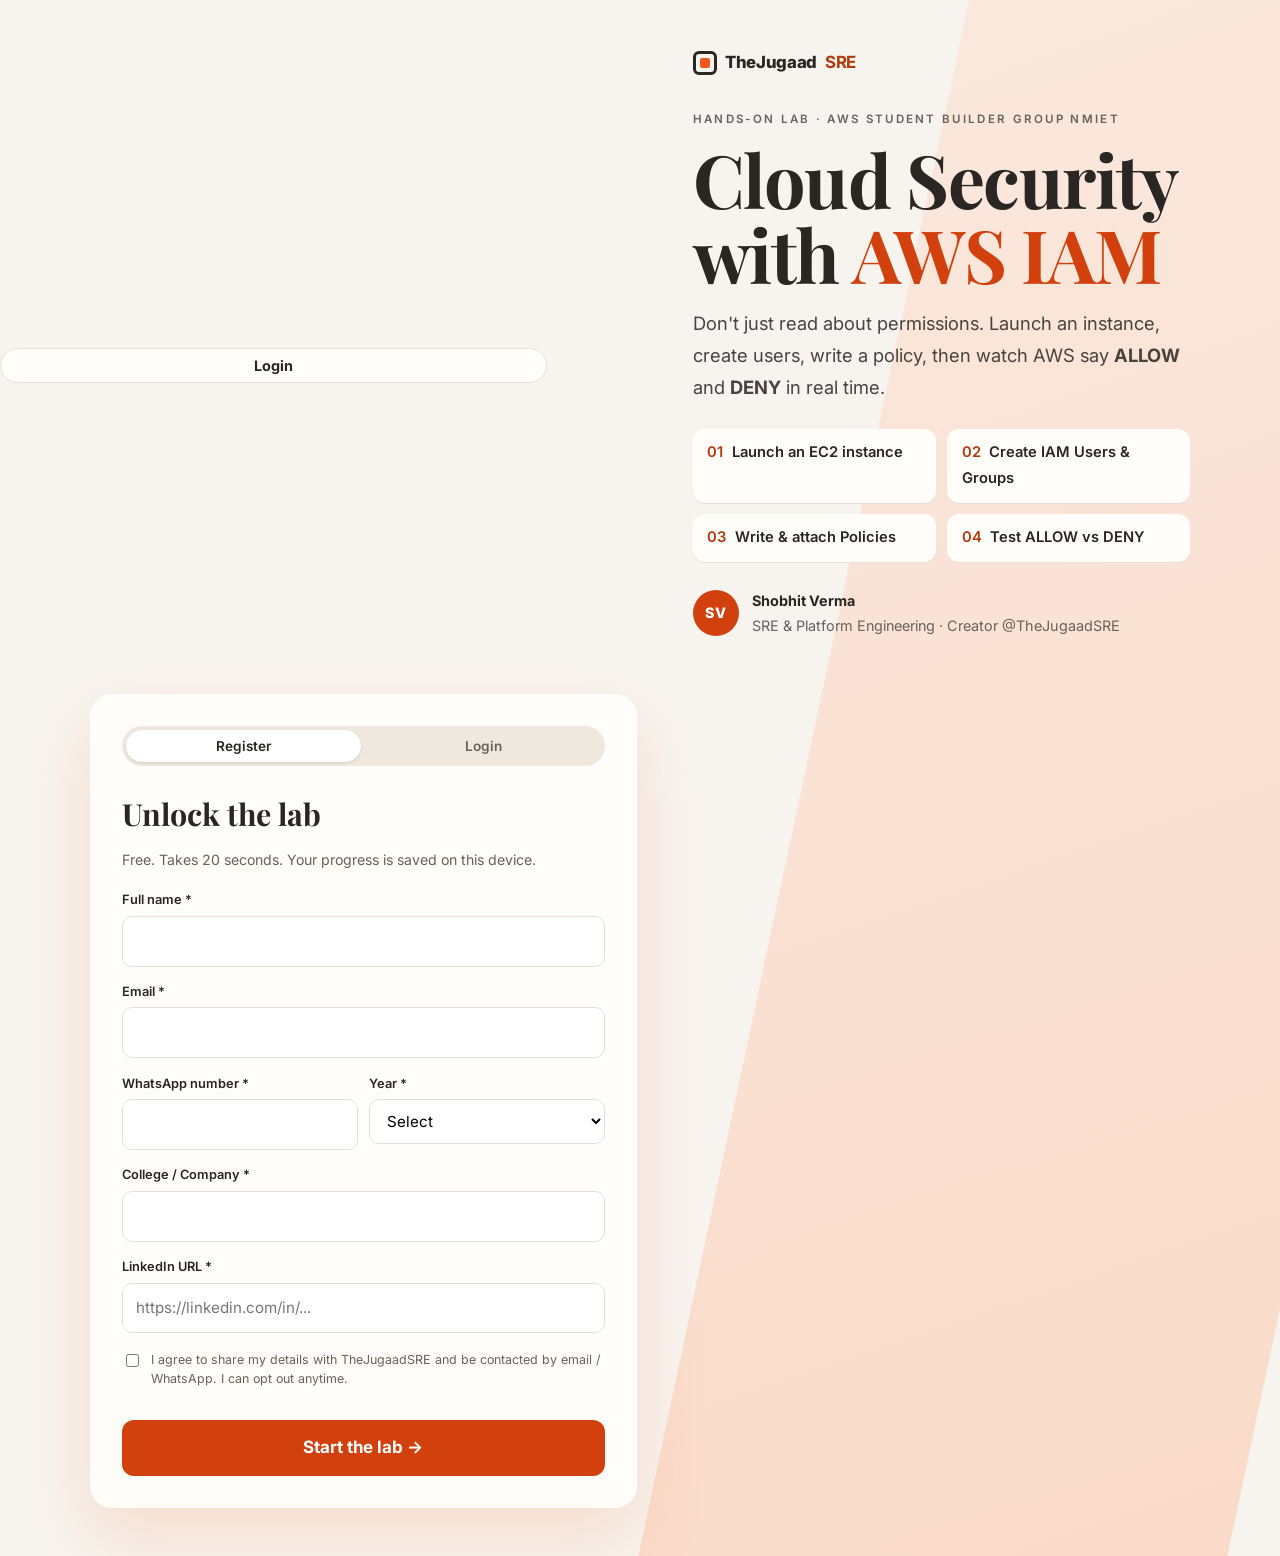
==== index.html @ 4e09a0e7 "Certificate unlocks at 75% of tasks Co-Authored-By: Claude Sonnet 5.5 <noreply@anthropic.com>" ====
<!DOCTYPE html>
<html lang="en">
<head>
<meta charset="utf-8">
<meta name="viewport" content="width=device-width,initial-scale=1">
<title>Cloud Security with AWS IAM – Hands-on Lab | TheJugaadSRE</title>
<meta name="description" content="Interactive hands-on lab: launch EC2, build IAM users, groups & policies, and test real ALLOW vs DENY scenarios. By TheJugaadSRE.">
<meta property="og:title" content="Cloud Security with AWS IAM – Hands-on Lab | TheJugaadSRE">
<meta property="og:description" content="Build, break and fix AWS IAM permissions step by step.">
<link rel="preconnect" href="https://fonts.googleapis.com">
<link href="https://fonts.googleapis.com/css2?family=Inter:wght@400;500;600;700;800&family=JetBrains+Mono:wght@400;600&family=Playfair+Display:wght@600;700;800&display=swap" rel="stylesheet">
<link rel="stylesheet" href="style.css?v=18">
</head>
<body>

<!-- ============ SIGN-UP GATE ============ -->
<section id="gate">
  <button type="button" class="pill-btn" id="loginBtn">Login</button>
  <div class="hero">
    <div class="brand"><span class="chip"></span>TheJugaad<b>SRE</b></div>
    <p class="eyebrow" style="margin-top:2rem">Hands-on lab · AWS Student Builder Group NMIET</p>
    <h1>Cloud Security<br>with <em>AWS IAM</em></h1>
    <p class="lead">Don't just read about permissions. Launch an instance, create users, write a policy, then watch AWS say <b>ALLOW</b> and <b>DENY</b> in real time.</p>
    <ul>
      <li><span>01</span> Launch an EC2 instance</li>
      <li><span>02</span> Create IAM Users &amp; Groups</li>
      <li><span>03</span> Write &amp; attach Policies</li>
      <li><span>04</span> Test ALLOW vs DENY</li>
    </ul>
    <div class="speaker"><div class="avatar">SV</div><div><b style="color:var(--ink)">Shobhit Verma</b><br>SRE &amp; Platform Engineering · Creator @TheJugaadSRE</div></div>
  </div>

  <div class="formwrap">
  <form class="formcard" id="leadForm" novalidate>
    <div class="tabs"><button type="button" data-tab="reg" class="on">Register</button><button type="button" data-tab="log">Login</button></div>
    <h2>Unlock the lab</h2>
    <small>Free. Takes 20 seconds. Your progress is saved on this device.</small>
    <label class="f" for="name">Full name *</label>
    <input type="text" id="name" name="name" autocomplete="name" required>
    <label class="f" for="email">Email *</label>
    <input type="email" id="email" name="email" autocomplete="email" required>
    <div class="row2">
      <div><label class="f" for="whatsapp">WhatsApp number *</label><input type="tel" id="whatsapp" name="whatsapp" autocomplete="tel" required></div>
      <div><label class="f" for="year">Year *</label>
        <select id="year" name="year" required><option value="">Select</option><option>1st</option><option>2nd</option><option>3rd</option><option>4th</option><option>Graduate / Working</option></select></div>
    </div>
    <label class="f" for="college">College / Company *</label>
    <input type="text" id="college" name="college" autocomplete="organization" required>
    <label class="f" for="linkedin">LinkedIn URL *</label>
    <input type="url" id="linkedin" name="linkedin" required placeholder="https://linkedin.com/in/...">
    <label class="consent"><input type="checkbox" id="consent">
      <span>I agree to share my details with TheJugaadSRE and be contacted by email / WhatsApp. I can opt out anytime.</span></label>
    <p class="err" id="formErr"></p>
    <button class="btn full" type="submit">Start the lab →</button>
    
  </form>
  <form class="formcard" id="loginForm" novalidate hidden>
    <div class="tabs"><button type="button" data-tab="reg">Register</button><button type="button" data-tab="log" class="on">Login</button></div>
    <h2>Welcome back</h2>
    <small>Enter the email and WhatsApp number you registered with. You won't be registered again.</small>
    <label class="f" for="lemail">Email</label>
    <input type="email" id="lemail" autocomplete="email" required>
    <label class="f" for="lwhatsapp">WhatsApp number</label>
    <input type="tel" id="lwhatsapp" autocomplete="tel" required>
    <p class="err" id="loginErr"></p>
    <button class="btn full" type="submit">Login →</button>
  </form>
  </div>
</section>

<!-- ============ APP ============ -->
<div id="scrim"></div>
<div id="toast" role="status" aria-live="polite"></div>
<div id="app">
  <header class="top">
    <button id="menuBtn" aria-label="Contents">☰ Contents</button>
    <div class="brand"><span class="chip"></span>TheJugaad<b>SRE</b></div>
    <div class="grow"></div>
    <div class="pbar"><i id="pfill"></i></div><div class="pct" id="ptext">0%</div>
    <div class="pts" title="Your points">⭐ <b id="ptsVal">0</b></div>
    <div class="user" id="userMenu">
      <button type="button" id="userBtn" aria-haspopup="true" aria-expanded="false"><span class="av" id="uav">S</span><span id="uname">Hi</span><span class="car">▾</span></button>
      <div class="menu" id="menu" hidden>
        <div class="mh"><b id="mname"></b><small id="mmail"></small><small id="mcollege"></small></div>
        <div class="mp"><span>Progress</span><b id="mprog">0%</b></div>
        <div class="mp"><span>Points</span><b id="mpts">0</b></div>
        <div class="mp"><span>Rank</span><b id="mrank">-</b></div>
        <a href="#m10" class="mi">🎓 My certificate</a>
        <a href="#m0" class="mi">🏠 Start of lab</a>
        <a href="#" class="mi out" id="signout">↩ Sign out</a>
      </div>
    </div>
  </header>

  <div class="layout">
    <nav class="side" id="side"><h4>Lab modules</h4></nav>

    <main id="main">

      <!-- ===== 0 INTRO ===== -->
      <section class="module" id="m0" data-title="Introduction">
        <span class="tag">Cloud Beginner Challenge</span>
        <h2>Cloud Security with AWS IAM</h2>
        <p class="sub">Let's use IAM to control access to our AWS resources.</p>
        <p class="mini">Welcome, <b id="hello">builder</b> 👋 · by Shobhit Verma · TheJugaadSRE</p>

        <div class="metagrid">
          <div><i>&gt;_</i><span><b>Difficulty</b> Easy</span></div>
          <div><i>⏳</i><span><b>Time</b> ~90 min</span></div>
          <div><i>$</i><span><b>Cost</b> Free tier</span></div>
          <div><i>☁</i><span><b>Region</b> ap-south-1</span></div>
        </div>

        <div class="sumhead"><span>⚡</span><h3>30 second Summary</h3></div>
        <p class="big">In AWS, a <b>user</b> is a person or a program that can do things in the cloud, just like you right now.</p>
        <p class="big">Today we'll use <span class="term">AWS Identity and Access Management (IAM)</span> to control who is signed in and what they're allowed to do.</p>
        <p class="big">We'll launch two <span class="term">EC2 instances</span> (lab and prod), then build access step by step: a <span class="term">user</span>, a <span class="term">policy</span>, a <span class="term">group</span>, <span class="term">MFA</span> on your phone, and a temporary <span class="term">role</span>. After every step you'll <b>log in as that person and prove it works</b>.</p>

        <div class="figure"><svg viewBox="0 0 900 440" xmlns="http://www.w3.org/2000/svg" font-family="Inter,sans-serif" role="img" aria-label="IAM user group attached to a policy that allows the lab instance and denies the prod instance">
  <defs><marker id="ah" viewBox="0 0 10 10" refX="8" refY="5" markerWidth="8" markerHeight="8" orient="auto"><path d="M0 0L10 5L0 10" fill="none" stroke="#2a2623" stroke-width="1.6"/></marker>
  <marker id="ag" viewBox="0 0 10 10" refX="8" refY="5" markerWidth="8" markerHeight="8" orient="auto"><path d="M0 0L10 5L0 10" fill="none" stroke="#2f8f55" stroke-width="1.8"/></marker>
  <marker id="ar" viewBox="0 0 10 10" refX="8" refY="5" markerWidth="8" markerHeight="8" orient="auto"><path d="M0 0L10 5L0 10" fill="none" stroke="#c8372d" stroke-width="1.8"/></marker></defs>
  <!-- group -->
  <rect x="30" y="110" width="230" height="230" rx="22" fill="#fdf1ef" stroke="#c8372d" stroke-width="3"/>
  <rect x="50" y="128" width="190" height="34" rx="6" fill="#fff" stroke="#e5c8c4"/><text x="145" y="151" text-anchor="middle" font-size="15" font-weight="700" fill="#2a2623">IAM USER GROUP</text>
  <circle cx="145" cy="215" r="22" fill="none" stroke="#2a2623" stroke-width="3"/><path d="M104 286c0-26 18-40 41-40s41 14 41 40z" fill="none" stroke="#2a2623" stroke-width="3"/>
  <text x="145" y="318" text-anchor="middle" font-size="18" font-weight="700" fill="#2a2623">Intern Ishaan</text>
  <circle cx="30" cy="112" r="20" fill="#2a2623"/><text x="30" y="119" text-anchor="middle" font-size="18" font-weight="700" fill="#fff">3</text>
  <!-- policy -->
  <line x1="262" y1="225" x2="372" y2="225" stroke="#2a2623" stroke-width="3" marker-end="url(#ah)"/>
  <rect x="385" y="180" width="76" height="98" rx="12" fill="#fff" stroke="#2a2623" stroke-width="3"/><rect x="408" y="170" width="30" height="18" rx="6" fill="#fff" stroke="#2a2623" stroke-width="3"/>
  <line x1="400" y1="215" x2="446" y2="215" stroke="#d4cabf" stroke-width="3"/><line x1="400" y1="235" x2="446" y2="235" stroke="#d4cabf" stroke-width="3"/><line x1="400" y1="255" x2="430" y2="255" stroke="#d4cabf" stroke-width="3"/>
  <text x="423" y="316" text-anchor="middle" font-size="18" font-weight="700" fill="#2a2623">Policy</text>
  <text x="423" y="338" text-anchor="middle" font-size="12" fill="#7a716a">Start/Stop if Env=lab</text>
  <circle cx="423" cy="150" r="20" fill="#2a2623"/><text x="423" y="157" text-anchor="middle" font-size="18" font-weight="700" fill="#fff">2</text>
  <!-- arrows -->
  <path d="M472 215 C560 215 540 130 620 130" fill="none" stroke="#2f8f55" stroke-width="3.5" marker-end="url(#ag)"/>
  <path d="M472 245 C560 245 540 330 620 330" fill="none" stroke="#c8372d" stroke-width="3.5" stroke-dasharray="9 7" marker-end="url(#ar)"/>
  <text x="548" y="165" font-size="14" font-weight="800" fill="#2f8f55">ALLOW</text><text x="548" y="312" font-size="14" font-weight="800" fill="#c8372d">DENY</text>
  <!-- ec2 -->
  <rect x="630" y="30" width="245" height="380" rx="22" fill="#fffaf0" stroke="#d9992b" stroke-width="3"/>
  <rect x="650" y="46" width="160" height="32" rx="6" fill="#fff" stroke="#ecd9b0"/><text x="730" y="68" text-anchor="middle" font-size="15" font-weight="700" fill="#2a2623">EC2 INSTANCES</text>
  <circle cx="630" cy="32" r="20" fill="#2a2623"/><text x="630" y="39" text-anchor="middle" font-size="18" font-weight="700" fill="#fff">1</text>
  <g><rect x="705" y="100" width="95" height="95" rx="6" fill="#ec7211"/><rect x="727" y="122" width="50" height="50" rx="4" fill="none" stroke="#fff" stroke-width="4"/><path d="M740 112v10M752 112v10M764 112v10M740 172v10M752 172v10M764 172v10M717 135h10M717 147h10M717 159h10M777 135h10M777 147h10M777 159h10" stroke="#fff" stroke-width="4"/></g>
  <text x="752" y="222" text-anchor="middle" font-size="18" font-weight="700" fill="#2a2623">Lab server</text><text x="752" y="242" text-anchor="middle" font-size="12" fill="#7a716a">Env = lab</text>
  <g><rect x="705" y="272" width="95" height="95" rx="6" fill="#ec7211"/><rect x="727" y="294" width="50" height="50" rx="4" fill="none" stroke="#fff" stroke-width="4"/><path d="M740 284v10M752 284v10M764 284v10M740 344v10M752 344v10M764 344v10M717 307h10M717 319h10M717 331h10M777 307h10M777 319h10M777 331h10" stroke="#fff" stroke-width="4"/></g>
  <text x="752" y="392" text-anchor="middle" font-size="18" font-weight="700" fill="#2a2623">Prod server</text>
</svg></div>
        <p class="cap">Today's game plan.</p>

        <p><b>Get ready to create (and learn from scratch):</b></p>
        <ul class="skills">
          <li>💻 EC2 instances and tags</li><li>👤 IAM users, and the "deny by default" rule</li><li>📐 IAM policies (JSON) and user groups</li><li>📱 MFA with the authenticator app on your phone</li><li>🎭 IAM roles: temporary access</li><li>🕵️ Policy Simulator</li>
        </ul>

        <div class="scenario"><b>The story.</b> You've just joined <b>Jugaad Corp</b> as the first SRE. An intern, <b>Ishaan</b>, starts Monday. Your manager says: "He needs to restart the lab server. He must never touch production." Your job: make that sentence true in AWS.</div>

        <div class="callout jugaad"><b class="t">🎮 Play for points</b>
          <p><b>+5</b> for every task you tick · <b>+5</b> for every quiz answer you get right. Your total, your rank and a score card go on your certificate.</p></div>

        <div class="concept"><h4>What is IAM?</h4>
          <p><b>IAM</b> = <b>I</b>dentity and <b>A</b>ccess <b>M</b>anagement. It's the AWS service that answers two questions on every single request: <b>Who are you?</b> (authentication) and <b>What are you allowed to do?</b> (authorization).</p>
          <p class="ana">Analogy: an office building. IAM is the reception desk + key-card system. Users are people with ID cards, groups are departments (Finance, Engineering), policies are the rules printed on the card: "Floor 3 only, 9 to 6".</p>
          <p>IAM is free and global (not tied to a region).</p></div>

        <h3>Setup</h3>
        <div class="task"><input type="checkbox" id="t0a" data-task><label for="t0a">Sign in to your AWS account as an admin-level IAM user (or root only if you have nothing else)</label>
          <div class="detail"><p>No account? Create one at <a href="https://aws.amazon.com/free" target="_blank" rel="noopener">aws.amazon.com/free</a>. Set a billing alert: Billing → Budgets → Create budget → "Zero spend budget".</p>
          <details class="hint"><summary>Root vs IAM user: which to use?</summary><p>Root = the email you signed up with. It can do <i>everything</i>, including close the account. Use it only for rare account-level tasks. Everything else: an IAM/Identity Center admin user with MFA. Today it's OK to use root if you don't have one yet, and we'll improve that in the hardening module.</p></details></div></div>
        <div class="task"><input type="checkbox" id="t0b" data-task><label for="t0b">Set the region (top-right) to <b>Asia Pacific (Mumbai) ap-south-1</b></label>
          <div class="detail"><div class="concept"><h4>What is a Region?</h4><p>A physical location where AWS runs data centres (Mumbai, Singapore, N. Virginia…). Resources you create (like EC2) live in <b>one region</b>. Pick one near your users for speed; pick the one where your free tier applies. IAM stuff (users, policies) is global, so it works across regions.</p></div></div></div>
        <div class="task"><input type="checkbox" id="t0c" data-task><label for="t0c">Open a second <b>incognito/private</b> window and leave it blank for later</label>
          <div class="detail"><p>It lets you stay logged in as admin in one window while testing the intern in the other. (Different browser profile works too.)</p></div></div>
        <div class="callout jugaad"><b class="t">Jugaad mindset</b><p>Jugaad = a clever fix with what you've got. In SRE that means <i>the smallest permission that works</i>. Never hand out <span class="inl">AdministratorAccess</span> "just to make it work".</p></div>
      </section>

      <!-- ===== 1 EC2 ===== -->
      <section class="module" id="m1" data-title="Launch EC2 instances">
        <span class="tag">Module 1 · Build the thing to protect</span>
        <h2>Launch two EC2 instances</h2>
        <div class="scenario">Jugaad Corp has a <b>lab</b> server where experiments happen and a <b>prod</b> server that customers use. Everything we do next exists to protect these two.</div>
        <div class="goal"><b>By the end of this module you'll have:</b><ul><li><span class="inl">jugaad-lab-server</span> tagged <span class="inl">Env=lab</span></li><li><span class="inl">jugaad-prod-server</span> tagged <span class="inl">Env=prod</span></li><li>Proof, as admin, that you can control both (our baseline)</li></ul></div>

        <div class="concept"><h4>What is EC2?</h4>
          <p><b>EC2</b> = <b>E</b>lastic <b>C</b>ompute <b>C</b>loud (two C's, hence EC2). It rents you virtual computers ("instances") by the second. You choose the OS, CPU, memory, and AWS runs it in a data centre.</p>
          <p class="ana">Analogy: renting a laptop from a giant warehouse. Switch it on, use it, switch it off, pay only while it's on.</p></div>

        <h3>Launch instance #1 (lab)</h3>
        <div class="task"><input type="checkbox" id="t1a" data-task><label for="t1a">Search <b>EC2</b> in the top bar → <b>Instances</b> → <b>Launch instances</b></label></div>
        <div class="task"><input type="checkbox" id="t1b" data-task><label for="t1b">Name: <span class="inl">jugaad-lab-server</span></label>
          <div class="detail"><p>Click <b>Add additional tags</b> → Key <span class="inl">Env</span>, Value <span class="inl">lab</span>, Resource type <b>Instances</b>.</p>
          <div class="concept"><h4>Why are we adding a tag?</h4><p>A <b>tag</b> is a label (key + value) on an AWS resource. Our IAM policy will say "allow stop/start only if <span class="inl">Env</span> is <span class="inl">lab</span>". Without the tag, the policy has nothing to match. Tag keys and values are <b>case-sensitive</b>: <span class="inl">env</span> ≠ <span class="inl">Env</span>.</p></div></div></div>
        <div class="task"><input type="checkbox" id="t1c" data-task><label for="t1c">AMI: <b>Amazon Linux 2023</b></label>
          <div class="detail"><div class="concept"><h4>What is an AMI?</h4><p><b>Amazon Machine Image</b>: the template of the operating system (+ pre-installed software) your instance starts from.</p></div>
          <div class="options"><h4>Options &amp; what to choose</h4><table>
            <tr><th>Option</th><th>When to use</th></tr>
            <tr class="pick"><td>Amazon Linux 2023</td><td>Default for AWS work: free-tier eligible, tuned for AWS, patched by Amazon. Our pick.</td></tr>
            <tr><td>Ubuntu</td><td>If your team/tutorials use Ubuntu and apt.</td></tr>
            <tr><td>Windows Server</td><td>.NET / Windows apps. Costs more (licence).</td></tr>
            <tr><td>macOS</td><td>iOS/macOS build farms. Expensive, 24h minimum.</td></tr></table></div></div></div>
        <div class="task"><input type="checkbox" id="t1d" data-task><label for="t1d">Instance type: <b>t3.micro</b> (or <b>t2.micro</b> if that is the one marked <i>Free tier eligible</i> in your region)</label>
          <div class="detail"><div class="concept"><h4>What is an instance type?</h4><p>The hardware size: vCPUs and RAM. Name pattern: family + generation . size, e.g. <b>t3.micro</b> = family <b>t</b> (burstable, cheap), generation <b>3</b>, size <b>micro</b> (2 vCPU, 1 GiB RAM).</p></div>
          <div class="options"><h4>Options &amp; what to choose</h4><table>
            <tr><th>Family</th><th>Good for</th></tr>
            <tr class="pick"><td>t (t3, t2)</td><td>Light/bursty workloads, learning. Our pick.</td></tr>
            <tr><td>m (general purpose)</td><td>Balanced production apps</td></tr>
            <tr><td>c (compute)</td><td>CPU-heavy: builds, encoding</td></tr>
            <tr><td>r (memory)</td><td>Databases, caches</td></tr></table></div>
          <p class="mini">Newer AWS accounts may use a credits-based free plan instead of "free tier eligible" labels. Either way, micro for a short lab costs cents.</p></div></div>
        <div class="task"><input type="checkbox" id="t1e" data-task><label for="t1e">Key pair: <b>Proceed without a key pair</b></label>
          <div class="detail"><div class="concept"><h4>What is a key pair?</h4><p>A public/private key used to SSH into a Linux instance. AWS keeps the public half, you download the private <span class="inl">.pem</span> file once.</p></div>
          <div class="options"><h4>Options &amp; what to choose</h4><table>
            <tr><th>Option</th><th>When</th></tr>
            <tr class="pick"><td>Proceed without a key pair</td><td>Today: we never log in to the machine, we only control it from the console.</td></tr>
            <tr><td>Create new key pair (RSA / ED25519)</td><td>When you do need SSH. ED25519 is newer and smaller; RSA is the most compatible. Keep the .pem file private.</td></tr>
            <tr><td>Use existing</td><td>Reuse a key you already created</td></tr></table></div>
          <p class="mini">In real jobs, prefer SSM Session Manager (no open port, no key files).</p></div></div>
        <div class="task"><input type="checkbox" id="t1f" data-task><label for="t1f">Network settings: keep defaults, <b>remove SSH access</b> (untick "Allow SSH traffic") if shown</label>
          <div class="detail"><div class="concept"><h4>What is a security group?</h4><p>A virtual firewall around the instance. Rules say which traffic may reach it (port 22 = SSH, 80 = HTTP, 443 = HTTPS). Everything not allowed is blocked.</p></div>
          <div class="options"><h4>Options &amp; what to choose</h4><table>
            <tr><th>Setting</th><th>Pick</th></tr>
            <tr class="pick"><td>Create security group, no inbound rules</td><td>Safest for today. Nothing can reach the machine.</td></tr>
            <tr><td>SSH from "Anywhere" (0.0.0.0/0)</td><td>Avoid. The whole internet can try to log in.</td></tr>
            <tr><td>SSH from "My IP"</td><td>OK if you really need SSH.</td></tr></table></div></div></div>
        <div class="task"><input type="checkbox" id="t1g" data-task><label for="t1g">Storage: leave default (8 GiB gp3) → <b>Launch instance</b></label>
          <div class="detail"><p><b>gp3</b> is the current general-purpose SSD volume. Default is fine; bigger disks cost more.</p></div></div>

        <h3>Launch instance #2 (prod)</h3>
        <div class="task"><input type="checkbox" id="t1h" data-task><label for="t1h">Repeat with name <span class="inl">jugaad-prod-server</span> and tag <span class="inl">Env</span> = <span class="inl">prod</span></label>
          <div class="detail"><p>Same AMI, type, no key pair. Only the name and tag value change.</p></div></div>
        <div class="task"><input type="checkbox" id="t1i" data-task><label for="t1i">Wait until both show <b>Running</b> with <b>2/2 checks passed</b></label></div>

        <h3 class="prove">🎯 Prove it: you, the admin, can control both</h3>
        <div class="task"><input type="checkbox" id="t1j" data-task><label for="t1j">In the Instances search box type <span class="inl">tag:Env=lab</span> and press Enter. Only the lab server should remain</label>
          <div class="detail"><p>That's exactly how IAM will "see" your tag later. Clear the filter, then try <span class="inl">tag:Env=prod</span>.</p></div></div>
        <div class="task"><input type="checkbox" id="t1k" data-task><label for="t1k">Select <span class="inl">jugaad-lab-server</span> → <b>Instance state → Stop instance</b> → wait for <b>Stopped</b> → <b>Start instance</b> again</label>
          <div class="detail"><p>It worked because you're an admin. <b>Remember this feeling</b>: in the next modules an intern will try the same click and AWS will say no.</p></div></div>
        <div class="check">Two tagged instances, and you've seen that an admin can stop and start both. This is our baseline.</div>
        <details class="stuck"><summary>Feeling stuck? Common problems</summary>
          <ul><li><b>Can't find "Launch instances":</b> make sure you're in EC2 → Instances, not "Dashboard".</li><li><b>Instance type not available:</b> pick another micro/small the console lists.</li><li><b>Vcpu limit error:</b> new accounts have low limits. Try another region or ask AWS Support to raise it.</li></ul></details>
      </section>

      <!-- ===== 2 ALIAS + INTERN ===== -->
      <section class="module" id="m2" data-title="Create a user & see DENY">
        <span class="tag">Module 2 · Users</span>
        <h2>Create a user and meet "implicit deny"</h2>
        <div class="scenario">Intern Ishaan starts Monday. You create his account first, and before giving him anything, you check what a brand-new user can do.</div>
        <div class="goal"><b>By the end of this module you'll have:</b><ul><li>A friendly sign-in URL (account alias)</li><li>User <span class="inl">jugaad-intern</span></li><li>Seen, from his login, that a new user can do <b>nothing</b></li></ul></div>

        <div class="concept"><h4>What is an account alias?</h4><p>A nickname for your AWS account that becomes part of your users' sign-in URL: <span class="inl">https://&lt;alias&gt;.signin.aws.amazon.com/console</span> instead of the 12-digit account number. Easier to remember, share and trust.</p>
          <p class="mini">Rules: 3–63 characters, lowercase letters, digits, hyphens; must be unique across all of AWS.</p></div>
        <div class="task"><input type="checkbox" id="t2a" data-task><label for="t2a">IAM → <b>Dashboard</b> → right side <b>Account Alias</b> → <b>Create</b></label>
          <div class="detail"><p>Try <span class="inl">jugaad-corp-&lt;your-name&gt;-&lt;digits&gt;</span>. If it's taken, tweak it. Copy the <b>Sign-in URL for IAM users</b> into a notepad.</p></div></div>

        <div class="concept"><h4>What is an IAM user?</h4><p>A person or app inside your AWS account, with its own name and long-term credentials (a password, and optionally access keys). By itself a user can do nothing; permissions are given separately.</p></div>
        <div class="options"><h4>Users, groups, roles: what's the difference?</h4>
          <table><tr><th>Identity</th><th>Is…</th><th>Use for</th></tr>
            <tr class="pick"><td>User</td><td>A person/app with long-term credentials</td><td>Individual humans (in small setups)</td></tr>
            <tr><td>Group</td><td>A collection of users sharing permissions</td><td>Teams: "operators", "viewers"</td></tr>
            <tr><td>Role</td><td>An identity you <i>assume</i> temporarily, no password</td><td>Servers, apps, cross-account, short elevated access (Module 6)</td></tr></table></div>

        <h3>Create the intern</h3>
        <div class="task"><input type="checkbox" id="t2b" data-task><label for="t2b">IAM → <b>Users</b> → <b>Create user</b> → name <span class="inl">jugaad-intern</span> → tick <b>Provide user access to the AWS Management Console</b></label>
          <div class="detail">
          <div class="options"><h4>Options &amp; what to choose</h4><table><tr><th>Choice</th><th>Notes</th></tr>
            <tr class="pick"><td>"I want to create an IAM user"</td><td>Fine for a lab; simple.</td></tr>
            <tr><td>"Specify a user in Identity Center"</td><td>AWS-recommended for real companies (SSO, temp credentials). Needs an Organization setup.</td></tr>
            <tr><td>Custom password</td><td>Type one now (we'll share it in-room). "Autogenerated" is better in real life.</td></tr>
            <tr><td>"Users must create a new password at next sign-in"</td><td>Best practice in real life. Untick for today to save time.</td></tr></table></div></div></div>
        <div class="task"><input type="checkbox" id="t2c" data-task><label for="t2c">Permissions screen: choose <b>Add user to group</b> but <b>do not tick any group</b> → Next → <b>Create user</b></label>
          <div class="detail"><div class="options"><h4>Options &amp; what to choose</h4><table><tr><th>Option</th><th>Use</th></tr>
            <tr class="pick"><td>Add user to group</td><td>Always the default choice. Scales to hundreds of users. (We'll add him to a group in Module 3.)</td></tr>
            <tr><td>Copy permissions</td><td>Clone an existing user; carries all their oddities along</td></tr>
            <tr><td>Attach policies directly</td><td>One-offs only; becomes unmanageable fast</td></tr></table></div></div></div>
        <div class="task"><input type="checkbox" id="t2d" data-task><label for="t2d">Save the password and sign-in URL (download .csv or copy)</label>
          <div class="detail"><p>This is the <b>only time</b> AWS shows the password. Lost? An admin can reset it, but nobody can read it.</p></div></div>

        <h3 class="prove">🎯 Prove it: log in as the intern</h3>
        <div class="task"><input type="checkbox" id="t2e" data-task><label for="t2e">In your <b>incognito window</b> open the alias sign-in URL and log in as <span class="inl">jugaad-intern</span></label>
          <div class="detail"><p>Account = your alias (pre-filled), IAM user name <span class="inl">jugaad-intern</span>, your password. Set the region to ap-south-1.</p></div></div>
        <div class="task"><input type="checkbox" id="t2f" data-task><label for="t2f">Open <b>EC2 → Instances</b> as the intern</label>
          <div class="detail"><p>You'll see red <b>"You are not authorized to perform…"</b> messages, and no instances. Click <b>Instance state</b> on anything you can find: nothing works.</p>
          <details class="hint"><summary>Reading the error message</summary><p>It tells you <b>who</b> (the user ARN), <b>what</b> (e.g. ec2:DescribeInstances) and <b>why</b> ("no identity-based policy allows" = implicit deny). This message is your best debugging friend.</p></details></div></div>
        <div class="check">The intern can log in but can do nothing. AWS is <b>deny by default</b>. Keep this incognito window open: you'll refresh it after each module.</div>
        <div class="callout sre"><b class="t">SRE note</b><p>Real teams: SSO (IAM Identity Center) + roles, short-lived credentials, MFA everywhere. IAM users make the concepts visible today.</p></div>
      </section>

      <!-- ===== 3 POLICY + GROUP ===== -->
      <section class="module" id="m3" data-title="Policy + group = access">
        <span class="tag">Module 3 · Policies &amp; groups</span>
        <h2>Write a policy, attach it, watch ALLOW and DENY appear</h2>
        <div class="scenario">Time to turn your manager's sentence into JSON: "restart lab, never touch prod". Then test it on Ishaan, live.</div>
        <div class="goal"><b>By the end of this module you'll have:</b><ul><li>Policy <span class="inl">JugaadLabOperator</span></li><li>Group <span class="inl">jugaad-operators</span> containing the intern</li><li>Proof the intern can stop lab but not prod</li></ul></div>

        <h3>What do IAM Policies do?</h3>
        <p>An IAM policy is a written rule that says <b>who can do what</b> with your AWS resources. Every time someone tries to start a server, open a bucket or read a secret, AWS checks the policies that apply to them and answers ALLOW or DENY.</p>
        <p>On their own, policies do nothing. They only take effect once they are <b>attached</b> to a user, a user group or a role. Attach one to a group and everyone in that group gets the same rules.</p>
        <p>Without any policy, the answer is always DENY. That's exactly what you saw in the last module.</p>

        <div class="options"><h4>Types of policy: what to choose</h4><table>
          <tr><th>Type</th><th>What it is</th><th>When</th></tr>
          <tr><td>AWS managed</td><td>Written &amp; updated by AWS (e.g. <span class="inl">AmazonEC2ReadOnlyAccess</span>)</td><td>Quick start; often broader than you need</td></tr>
          <tr class="pick"><td>Customer managed</td><td>You write it, reusable on many identities, versioned</td><td>Our pick: precise and reusable</td></tr>
          <tr><td>Inline</td><td>Embedded in one single user/group/role</td><td>Rare one-offs; hard to audit</td></tr></table></div>

        <h3>Create the policy</h3>
        <div class="task"><input type="checkbox" id="t3a" data-task><label for="t3a">Search <b>IAM</b> → <b>Policies</b> → <b>Create policy</b></label></div>
        <div class="task"><input type="checkbox" id="t3b" data-task><label for="t3b">Switch the editor from <b>Visual</b> to <b>JSON</b>, delete the sample, and paste this</label>
          <div class="detail">
            <div class="options"><h4>Visual vs JSON editor</h4><table><tr><th>Mode</th><th>Pick when</th></tr>
              <tr><td>Visual</td><td>Learning, small policies, you want dropdowns</td></tr>
              <tr class="pick"><td>JSON</td><td>Our pick: faster, copy-pasteable, what you'll see in real repos</td></tr></table></div>
            <div class="code"><span class="fn">JugaadLabOperator.json</span><button class="copy">Copy</button><pre><code>{
  "Version": "2012-10-17",
  "Statement": [
    {
      "Sid": "SeeEverything",
      "Effect": "Allow",
      "Action": "ec2:Describe*",
      "Resource": "*"
    },
    {
      "Sid": "StartStopOnlyLabTagged",
      "Effect": "Allow",
      "Action": [
        "ec2:StartInstances",
        "ec2:StopInstances"
      ],
      "Resource": "arn:aws:ec2:*:*:instance/*",
      "Condition": {
        "StringEquals": { "aws:ResourceTag/Env": "lab" }
      }
    }
  ]
}</code></pre></div>
            <details class="hint"><summary>Read it like a sentence</summary>
              <p><b>Rule 1:</b> allow listing/viewing EC2 things everywhere. (Describe actions can't be limited per-resource, so <span class="inl">*</span> is required.)<br><b>Rule 2:</b> allow starting and stopping instances, <i>but only if</i> the instance's <span class="inl">Env</span> tag equals <span class="inl">lab</span>.</p>
              <p>Nothing grants terminate, create or delete, so those stay denied by default.</p></details></div></div>
        <div class="callout sre"><b class="t">What are we doing right now?</b>
          <p>We're writing the rule in JSON, the format AWS stores every policy in. The pasted policy has two statements: one lets people <i>see</i> EC2 resources, the other lets them <i>start and stop</i> only the instances tagged <span class="inl">Env=lab</span>. Nothing else is granted, so prod stays untouched.</p></div>
        <div class="task"><input type="checkbox" id="t3c" data-task><label for="t3c"><b>Next</b> → Policy name <span class="inl">JugaadLabOperator</span> → <b>Create policy</b></label>
          <div class="detail"><p>Add a description like "Start/stop Env=lab EC2 only". Future you will thank you.</p></div></div>

        <h3>Extra for Experts: how are JSON policies structured?</h3>
        <p>Let's unpack the policy you just pasted. Every policy is built from the same few pieces:</p>
        <p><b>Version</b><br>The policy language version. It's always <span class="inl">2012-10-17</span>, the current one.</p>
        <p><b>Statement</b><br>The main body: a list of rules. Our policy has two. Each rule can carry an optional <span class="inl">Sid</span>, a human-readable label such as <span class="inl">SeeEverything</span>.</p>
        <p><b>Effect</b><br><span class="inl">Allow</span> or <span class="inl">Deny</span>. If two rules clash, an explicit Deny always wins.</p>
        <p><b>Action</b><br>The things a person may do, written as <span class="inl">service:Operation</span>, for example <span class="inl">ec2:StopInstances</span>. A star is a wildcard, so <span class="inl">ec2:Describe*</span> covers every Describe action.</p>
        <p><b>Resource</b><br>What the rule applies to, written as an ARN (Amazon Resource Name). A single <span class="inl">*</span> means everything. Ours points at EC2 instances only.</p>
        <p><b>Condition (optional)</b><br>An extra "only if" test. Ours checks the instance tag, so the rule applies only when <span class="inl">Env</span> equals <span class="inl">lab</span>. Conditions can also check IP address, time of day or whether MFA was used.</p>

        <h3>Attach it through a group</h3>
        <div class="concept"><h4>What is a user group?</h4><p>A collection of users that share the same permissions. You attach policies to the <b>group</b>, then add people. When someone changes team you move them, you don't rewrite policies.</p></div>
        <div class="task"><input type="checkbox" id="t3d" data-task><label for="t3d">IAM → <b>User groups</b> → <b>Create group</b> → name <span class="inl">jugaad-operators</span></label></div>
        <div class="task"><input type="checkbox" id="t3e" data-task><label for="t3e">Add user <span class="inl">jugaad-intern</span> and attach policy <span class="inl">JugaadLabOperator</span> → <b>Create user group</b></label></div>

        <h3 class="prove">🎯 Prove it: the intern's new powers</h3>
        <div class="task"><input type="checkbox" id="t3f" data-task><label for="t3f">In the incognito window <b>refresh</b> EC2 → Instances as <span class="inl">jugaad-intern</span> (wait ~30 seconds if it still errors)</label>
          <div class="detail"><p>The red errors disappear and you now see both servers. <span class="pill a">ALLOW</span> View.</p></div></div>
        <div class="task"><input type="checkbox" id="t3g" data-task><label for="t3g">Stop <span class="inl">jugaad-lab-server</span> as the intern</label>
          <div class="detail"><p><b>Instance state → Stop instance</b> works. <span class="pill a">ALLOW</span> Stop lab. (Start it again.)</p></div></div>
        <div class="task"><input type="checkbox" id="t3h" data-task><label for="t3h">Now try to stop <span class="inl">jugaad-prod-server</span></label>
          <div class="detail"><p>Red banner: <i>"You are not authorized to perform: ec2:StopInstances"</i>. <span class="pill d">DENY</span> Stop prod. Same user, same action, different tag.</p></div></div>
        <div class="task"><input type="checkbox" id="t3i" data-task><label for="t3i">Try <b>Instance state → Terminate</b> on the lab server, then open the S3 console</label>
          <div class="detail"><p>Both <span class="pill d">DENY</span>. Nobody granted those actions, so the default applies.</p></div></div>
        <div class="task"><input type="checkbox" id="t3j" data-task><label for="t3j"><b>Tag experiment:</b> as admin change the lab server's <span class="inl">Env</span> tag to <span class="inl">dev</span>. Retry Stop as the intern, then change it back to <span class="inl">lab</span></label>
          <div class="detail"><p>Same user, same policy, different tag → DENY. That's tag-based access control (ABAC) in action.</p></div></div>
        <div class="concept"><h4>How AWS decides: ALLOW vs DENY</h4>
          <div class="flow"><div>Request arrives</div>→<div>Any matching explicit <b>Deny</b>?</div>→<div class="x">Yes → DENY</div><div>No →</div><div>Any matching <b>Allow</b>?</div>→<div class="y">Yes → ALLOW</div><div class="x">No → implicit DENY</div></div>
          <p><b>Power order:</b> explicit Deny &gt; Allow &gt; implicit Deny (the default).</p></div>
        <div class="check">The intern controls only the lab server. "Never touch prod" is now enforced by AWS, not by trust.</div>
        <details class="stuck"><summary>Feeling stuck? Lab stop is being denied</summary>
          <ul><li>Tag spelled differently? Must be exactly <span class="inl">Env</span>=<span class="inl">lab</span>.</li><li>Is the intern really in <span class="inl">jugaad-operators</span>? IAM → User groups → Users tab.</li><li>Is <span class="inl">JugaadLabOperator</span> on the group? Check the Permissions tab.</li><li>Red marker in the JSON editor = a missing comma/bracket. Re-copy with the Copy button.</li><li>Wait ~30 seconds after changes; IAM is eventually consistent.</li></ul></details>
      </section>

      <!-- ===== 4 VIEWER ===== -->
      <section class="module" id="m4" data-title="Read-only viewer">
        <span class="tag">Module 4 · Managed policies</span>
        <h2>Give a second user read-only access</h2>
        <div class="scenario">Viewer Vidya in finance only needs to <i>look</i> at the servers. No need to write a policy: AWS already has a ready-made one.</div>
        <div class="goal"><b>By the end of this module you'll have:</b><ul><li>Group <span class="inl">jugaad-viewers</span> using an AWS managed policy</li><li>User <span class="inl">jugaad-viewer</span></li><li>Proof that viewing works but even the lab server can't be stopped</li></ul></div>

        <div class="task"><input type="checkbox" id="t4a" data-task><label for="t4a">IAM → <b>User groups</b> → <b>Create group</b> → name <span class="inl">jugaad-viewers</span> → attach AWS managed <span class="inl">AmazonEC2ReadOnlyAccess</span></label>
          <div class="detail"><p>Notice: this time you didn't write JSON. AWS managed policies are quick, but often broader than you need. Open it and skim the JSON: it has no Start/Stop actions at all.</p></div></div>
        <div class="task"><input type="checkbox" id="t4b" data-task><label for="t4b">Create user <span class="inl">jugaad-viewer</span> (console access, custom password) and add to <span class="inl">jugaad-viewers</span></label></div>

        <h3 class="prove">🎯 Prove it: log in as the viewer</h3>
        <div class="task"><input type="checkbox" id="t4c" data-task><label for="t4c">Sign the intern out, then log in to the incognito window as <span class="inl">jugaad-viewer</span></label></div>
        <div class="task"><input type="checkbox" id="t4d" data-task><label for="t4d">View EC2 → Instances <span class="pill a">ALLOW</span>, then try to stop the <b>lab</b> server <span class="pill d">DENY</span></label>
          <div class="detail"><p>The intern could stop lab; the viewer can't. Two users, two groups, two policies, two different results from the same screen.</p></div></div>
        <div class="check">Viewer can look, can't touch.</div>
      </section>

      <!-- ===== 5 MFA ===== -->
      <section class="module" id="m5" data-title="Secure the intern with MFA">
        <span class="tag">Module 5 · MFA</span>
        <h2>Lock the intern's login with MFA (use your phone)</h2>
        <div class="scenario">Ishaan reuses passwords everywhere. If his password leaks, someone could stop your lab server. Let's make a stolen password useless by tying his login to a phone.</div>
        <div class="goal"><b>By the end of this module you'll have:</b><ul><li>An MFA device on <span class="inl">jugaad-intern</span> using an authenticator app on <b>your phone</b></li><li>Logged in with password <i>and</i> the 6-digit code</li><li>Seen a wrong code get rejected</li></ul></div>

        <div class="concept"><h4>What is MFA?</h4><p><b>Multi-Factor Authentication</b>: you prove who you are with two different things: something you <b>know</b> (password) and something you <b>have</b> (your phone generating a code that changes every 30 seconds). A leaked password alone is no longer enough.</p></div>
        <div class="options"><h4>MFA options &amp; what to choose</h4><table><tr><th>Type</th><th>Notes</th></tr>
          <tr class="pick"><td>Authenticator app (virtual MFA)</td><td>Free, takes a minute. Google Authenticator, Microsoft Authenticator, Authy. Our pick.</td></tr>
          <tr><td>Passkey / security key (FIDO2)</td><td>Strongest, phishing-resistant. Needs a compatible device or hardware key.</td></tr>
          <tr><td>Hardware TOTP token</td><td>A physical keyfob. Used by some regulated companies.</td></tr></table></div>

        <h3>Set it up</h3>
        <div class="task"><input type="checkbox" id="t5a" data-task><label for="t5a">Install an authenticator app on your phone (Google Authenticator or Microsoft Authenticator)</label></div>
        <div class="task"><input type="checkbox" id="t5b" data-task><label for="t5b">As admin: IAM → <b>Users</b> → <span class="inl">jugaad-intern</span> → <b>Security credentials</b> → <b>Assign MFA device</b></label>
          <div class="detail"><p>Device name <span class="inl">intern-phone</span> → choose <b>Authenticator app</b> → Next.</p></div></div>
        <div class="task"><input type="checkbox" id="t5c" data-task><label for="t5c">Scan the QR code with the app on your phone</label>
          <div class="detail"><p>A new entry "AWS … jugaad-intern" appears in your app with a 6-digit code.</p>
          <details class="hint"><summary>Can't scan?</summary><p>Click <b>Show secret key</b> and type it into the app manually.</p></details></div></div>
        <div class="task"><input type="checkbox" id="t5d" data-task><label for="t5d">Enter <b>two consecutive codes</b> (wait ~30 seconds for the second one) → <b>Add MFA</b></label>
          <div class="detail"><p>AWS asks for two codes to confirm the clock on your phone and AWS agree.</p></div></div>

        <h3 class="prove">🎯 Prove it: log in with the code</h3>
        <div class="task"><input type="checkbox" id="t5e" data-task><label for="t5e">In the incognito window sign out, then start logging in as <span class="inl">jugaad-intern</span></label>
          <div class="detail"><p>After the password a new screen asks for an <b>MFA code</b>. A thief with only the password stops here.</p></div></div>
        <div class="task"><input type="checkbox" id="t5f" data-task><label for="t5f">Type a <b>wrong</b> code first (e.g. 000000)</label>
          <div class="detail"><p>AWS rejects it. Now open your phone, read the real 6-digit code, and enter it before it refreshes.</p></div></div>
        <div class="task"><input type="checkbox" id="t5g" data-task><label for="t5g">You're in as the intern. Stop the lab server once more to confirm permissions still work</label></div>
        <div class="check">Logging in as the intern now needs <b>password + phone</b>. Permissions are unchanged. MFA only protects <i>who gets in</i>.</div>
        <div class="callout jugaad"><b class="t">Jugaad tip</b><p>Do this for your own admin user too, and for the root user. In real companies you can even write policies that <i>deny everything unless MFA was used</i>, using the condition <span class="inl">aws:MultiFactorAuthPresent</span>.</p></div>
      </section>

      <!-- ===== 6 ROLE ===== -->
      <section class="module" id="m6" data-title="Roles: temporary access">
        <span class="tag">Module 6 · Roles</span>
        <h2>Roles: borrow powers for an hour</h2>
        <div class="scenario">Prod is on fire at 2 a.m. and Ishaan is the only one online. You don't want to give him permanent prod access, so you create a role he can <b>switch into</b> for a short time.</div>
        <div class="goal"><b>By the end of this module you'll have:</b><ul><li>Policy + role <span class="inl">JugaadProdOperator</span></li><li>A permission letting the operators group assume that role</li><li>Proof: the intern stops prod while wearing the role, and is denied again after switching back</li></ul></div>

        <div class="concept"><h4>What is an IAM role?</h4><p>An identity with permissions but <b>no password and no permanent keys</b>. Someone (or something) <b>assumes</b> it and receives temporary credentials that expire, 1 hour by default. A role has two parts: a <b>trust policy</b> (who may assume it) and <b>permission policies</b> (what it can do).</p>
          <p class="ana">Analogy: a hotel master key card kept at reception. You borrow it for a while, do the job, hand it back.</p></div>
        <div class="options"><h4>Who can assume a role: what to choose</h4><table><tr><th>Trusted entity</th><th>Use for</th></tr>
          <tr><td>AWS service</td><td>EC2, Lambda etc. needing to call other AWS services</td></tr>
          <tr class="pick"><td>AWS account (this account)</td><td>People in your account borrowing extra access. Our pick.</td></tr>
          <tr><td>AWS account (another)</td><td>Cross-account access, partners</td></tr>
          <tr><td>Web identity / SAML</td><td>Login with Google/Cognito or company SSO</td></tr></table></div>

        <h3>Create the role's permissions</h3>
        <div class="task"><input type="checkbox" id="t6a" data-task><label for="t6a">IAM → Policies → Create policy → JSON → paste → name <span class="inl">JugaadProdOperatorPolicy</span></label>
          <div class="detail"><div class="code"><span class="fn">JugaadProdOperatorPolicy.json</span><button class="copy">Copy</button><pre><code>{
  "Version": "2012-10-17",
  "Statement": [
    {
      "Effect": "Allow",
      "Action": "ec2:Describe*",
      "Resource": "*"
    },
    {
      "Effect": "Allow",
      "Action": ["ec2:StartInstances", "ec2:StopInstances"],
      "Resource": "arn:aws:ec2:*:*:instance/*",
      "Condition": {
        "StringEquals": { "aws:ResourceTag/Env": "prod" }
      }
    }
  ]
}</code></pre></div>
          <p>Same shape as before, only the tag value changed to <span class="inl">prod</span>.</p></div></div>
        <div class="task"><input type="checkbox" id="t6b" data-task><label for="t6b">IAM → <b>Roles</b> → <b>Create role</b> → Trusted entity: <b>AWS account</b> → <b>This account</b> → Next</label></div>
        <div class="task"><input type="checkbox" id="t6c" data-task><label for="t6c">Attach <span class="inl">JugaadProdOperatorPolicy</span> → name the role <span class="inl">JugaadProdOperator</span> → <b>Create role</b></label></div>

        <h3>Let the operators group assume it</h3>
        <div class="task"><input type="checkbox" id="t6d" data-task><label for="t6d">Find your 12-digit <b>Account ID</b> (top-right menu) and create a policy <span class="inl">JugaadAssumeProdRole</span> with this JSON</label>
          <div class="detail"><div class="code"><span class="fn">JugaadAssumeProdRole.json</span><button class="copy">Copy</button><pre><code>{
  "Version": "2012-10-17",
  "Statement": [{
    "Effect": "Allow",
    "Action": "sts:AssumeRole",
    "Resource": "arn:aws:iam::&lt;ACCOUNT_ID&gt;:role/JugaadProdOperator"
  }]
}</code></pre></div>
          <p>Replace <span class="inl">&lt;ACCOUNT_ID&gt;</span> with your number. <b>sts:AssumeRole</b> is the permission to "put on" a role.</p></div></div>
        <div class="task"><input type="checkbox" id="t6e" data-task><label for="t6e">Attach <span class="inl">JugaadAssumeProdRole</span> to the <span class="inl">jugaad-operators</span> group</label></div>

        <h3 class="prove">🎯 Prove it: wear the role</h3>
        <div class="task"><input type="checkbox" id="t6f" data-task><label for="t6f">Log in as the intern (password + phone code). Confirm <b>stop prod</b> is still <span class="pill d">DENY</span></label></div>
        <div class="task"><input type="checkbox" id="t6g" data-task><label for="t6g">Top-right menu → <b>Switch role</b> → Account = your ID or alias, Role = <span class="inl">JugaadProdOperator</span> → <b>Switch Role</b></label>
          <div class="detail"><p>The top bar now shows the role name instead of the intern's name.</p></div></div>
        <div class="task"><input type="checkbox" id="t6h" data-task><label for="t6h">Now stop <span class="inl">jugaad-prod-server</span>, then start it again <span class="pill a">ALLOW</span></label>
          <div class="detail"><p>The intern just did what he was denied minutes ago, with <b>temporary</b> credentials and no change to his own permissions.</p></div></div>
        <div class="task"><input type="checkbox" id="t6i" data-task><label for="t6i">Try to stop the <b>lab</b> server while in the role</label>
          <div class="detail"><p><span class="pill d">DENY</span>. While you wear a role you give up your own permissions and have only the role's. Then use <b>Switch back</b> from the menu, and prod is denied again.</p></div></div>
        <div class="check">Roles give powerful access that is temporary, auditable (CloudTrail logs who assumed it) and revocable.</div>
        <details class="stuck"><summary>Feeling stuck? Switch role fails</summary>
          <ul><li>"Not authorized to switch": check the policy is attached to the group and the Account ID and role name are exact.</li><li>Role name is case-sensitive: <span class="inl">JugaadProdOperator</span>.</li><li>Wait ~30 seconds after attaching the policy.</li></ul></details>
      </section>

      <!-- ===== 7 SCOREBOARD ===== -->
      <section class="module" id="m7" data-title="Scoreboard & secret mission">
        <span class="tag">Module 7 · Bonus</span>
        <h2>🕵️ Scoreboard &amp; secret mission</h2>
        <p class="why">You've already tested everything live. Here's the recap, plus the pro way to check permissions without logging in as anyone.</p>
        <div class="tablewrap"><table class="ad">
          <tr><th>Who</th><th>Action</th><th>Result</th></tr>
          <tr><td>jugaad-intern (new, no group)</td><td>Anything</td><td><span class="pill d">DENY</span></td></tr>
          <tr><td>jugaad-intern + operators</td><td>View / stop lab</td><td><span class="pill a">ALLOW</span></td></tr>
          <tr><td>jugaad-intern + operators</td><td>Stop prod / terminate / S3</td><td><span class="pill d">DENY</span></td></tr>
          <tr><td>jugaad-viewer</td><td>View</td><td><span class="pill a">ALLOW</span></td></tr>
          <tr><td>jugaad-viewer</td><td>Stop lab</td><td><span class="pill d">DENY</span></td></tr>
          <tr><td>intern wearing JugaadProdOperator</td><td>Stop prod</td><td><span class="pill a">ALLOW</span></td></tr>
          <tr><td>intern wearing JugaadProdOperator</td><td>Stop lab</td><td><span class="pill d">DENY</span></td></tr>
        </table></div>

        <div class="mission"><b class="t">Mission briefing</b>
          <p>Testing by clicking is slow and risky. Professionals <b>simulate</b> permissions. Prove the intern's access without logging in as him.</p></div>
        <div class="concept"><h4>What is the IAM Policy Simulator?</h4><p>A tool that evaluates policies against actions you choose, and tells you allowed / denied and <i>which statement</i> decided. No real API calls are made, so nothing gets stopped or deleted.</p></div>
        <div class="task"><input type="checkbox" id="t7a" data-task><label for="t7a">Open <a href="https://policysim.aws.amazon.com" target="_blank" rel="noopener">policysim.aws.amazon.com</a> as admin → Users → <span class="inl">jugaad-intern</span></label>
          <div class="detail"><p>Select service <b>Amazon EC2</b>, actions <span class="inl">DescribeInstances</span>, <span class="inl">StopInstances</span>, <span class="inl">TerminateInstances</span> → <b>Run simulation</b>. Compare with what you saw live.</p>
          <details class="hint"><summary>Why might StopInstances show "denied" here?</summary><p>The simulator doesn't know your instance's tag unless you tell it. Our policy only allows when <span class="inl">aws:ResourceTag/Env = lab</span>. Add that as a context key in the simulator settings. Missing information = condition not met = deny.</p></details></div></div>
        <div class="task"><input type="checkbox" id="t7b">
          <label for="t7b">(Bonus) Explicit deny beats allow</label>
          <div class="detail"><p>Create this policy, attach it to <span class="inl">jugaad-operators</span>, retry Stop on the lab server as intern, then detach it.</p>
            <div class="code"><span class="fn">JugaadFreezeStops.json</span><button class="copy">Copy</button><pre><code>{
  "Version": "2012-10-17",
  "Statement": [{
    "Sid": "FreezeStops",
    "Effect": "Deny",
    "Action": "ec2:StopInstances",
    "Resource": "*"
  }]
}</code></pre></div></div></div>
        <div class="task"><input type="checkbox" id="t7c">
          <label for="t7c">(Optional) CLI version in <b>CloudShell</b></label>
          <div class="detail"><p>Click the CloudShell icon in the top bar (no install). Replace <span class="inl">&lt;ACCOUNT_ID&gt;</span>.</p>
            <div class="code"><span class="fn">CloudShell</span><button class="copy">Copy</button><pre><code>aws sts get-caller-identity

aws iam simulate-principal-policy \
  --policy-source-arn arn:aws:iam::&lt;ACCOUNT_ID&gt;:user/jugaad-intern \
  --action-names ec2:StopInstances ec2:TerminateInstances \
  --context-entries "ContextKeyName=aws:ResourceTag/Env,ContextKeyValues=lab,ContextKeyType=string" \
  --query 'EvaluationResults[].[EvalActionName,EvalDecision]' --output table</code></pre></div></div></div>
        <div class="docbox"><b>📸 Show it off:</b> screenshot the simulator result and post it with <span class="inl">#TheJugaadSRE</span>.</div>
      </section>

      <!-- ===== 8 CLEANUP ===== -->
      <section class="module" id="m8" data-title="Delete your resources">
        <span class="tag">Module 8</span>
        <h2>Delete your resources</h2>
        <div class="callout warn"><b class="t">Don't skip</b><p>Running instances keep billing after the workshop ends. Do this now, as admin.</p></div>
        <div class="task"><input type="checkbox" id="t8a" data-task><label for="t8a">EC2 → select both servers → Instance state → <b>Terminate</b> → wait for "Terminated"</label>
          <div class="detail"><div class="options"><h4>Stop vs Terminate</h4><table><tr><th>Action</th><th>Effect</th></tr><tr><td>Stop</td><td>Powered off; disk still billed; can start again</td></tr><tr class="pick"><td>Terminate</td><td>Deleted for good. Pick this for cleanup.</td></tr></table></div></div></div>
        <div class="task"><input type="checkbox" id="t8b" data-task><label for="t8b">Delete users <span class="inl">jugaad-intern</span> and <span class="inl">jugaad-viewer</span>, and remove the intern's entry from your authenticator app</label></div>
        <div class="task"><input type="checkbox" id="t8c" data-task><label for="t8c">Delete groups <span class="inl">jugaad-operators</span> and <span class="inl">jugaad-viewers</span></label></div>
        <div class="task"><input type="checkbox" id="t8d" data-task><label for="t8d">Delete role <span class="inl">JugaadProdOperator</span></label></div>
        <div class="task"><input type="checkbox" id="t8e" data-task><label for="t8e">Delete policies: <span class="inl">JugaadLabOperator</span>, <span class="inl">JugaadProdOperatorPolicy</span>, <span class="inl">JugaadAssumeProdRole</span> (and <span class="inl">JugaadFreezeStops</span> if you made it)</label></div>
        <div class="check">EC2 shows 0 running instances. IAM shows none of your lab users, groups, roles or policies.</div>
        <div class="callout jugaad"><b class="t">Jugaad SRE's 3 rules</b><p>1. Root = break-glass only, with MFA.<br>2. Permissions go on groups/roles, never straight on people.<br>3. Start from zero; add only what a failing request demands.</p></div>
      </section>

      <!-- ===== 9 QUIZ ===== -->
      <section class="module" id="m9" data-title="Quick quiz">
        <span class="tag">Module 9</span>
        <h2>Quick check</h2>
        <div id="quiz"></div>
      </section>

      <!-- ===== 10 DOCS / CERT ===== -->
      <section class="module" id="m10" data-title="Documentation & certificate">
        <div class="finish">
          <span class="tag" style="color:#ffb089">You made it</span>
          <h2>Your documentation &amp; certificate</h2>
          <p><b>What you just did, hands-on:</b> launched and tagged EC2 servers, met implicit deny, wrote a JSON policy and watched ALLOW/DENY change live, used groups and an AWS managed policy, secured a login with a phone MFA code, and borrowed temporary access with a role.</p>
          <p class="mini" style="color:#ffd9c7">Pro tip: Ctrl+F / Cmd+F for <b>"Feeling stuck"</b> to revisit tricky spots.</p>
          <div class="scorecard" id="scoreCard"></div>
          <p id="finMsg">Complete at least 75% of the tasks above to unlock your certificate.</p>
          <button class="btn" id="certBtn" disabled>🎓 Generate my certificate</button>
          <div id="certWrap"><canvas id="cert" width="1200" height="850"></canvas>
            <a class="btn ghost" id="certDl" download="TheJugaadSRE-IAM-Certificate.png">Download PNG</a></div>
          <hr style="border-color:#ffffff30;margin:1.5rem 0">
          <p><b>Share it</b> on LinkedIn with <span class="inl" style="background:#ffffff20">#TheJugaadSRE #AWSsbgl #StudentsBuildAWS</span> and tag Shobhit Verma.</p>
          <p id="socials"></p>
        </div>
      </section>
    </main>
  </div>
  <footer>
    © TheJugaadSRE · Built for AWS Student Builder Group NMIET · Educational use only. AWS is a trademark of Amazon.<br>
    Data deletion / opt-out: reply "STOP" to any message or email <span id="contactMail">the organiser</span>.
    <div id="footLinks" style="margin-top:.5rem"></div>
  </footer>
</div>

<script src="config.js?v=18"></script>
<script src="app.js?v=18"></script>
</body>
</html>
---- style.css ----
:root{
  --orange:#F2561D; --orange-d:#b5390b; --tint:#fdeee6;
  --ink:#2a2623; --muted:#6a615a; --line:#e6dfd7; --bg:#f7f4ef; --card:#fffdfa;
  --ok:#2f8f55; --bad:#c8372d;
  --serif:'Playfair Display',Georgia,serif; --sans:'Inter',system-ui,sans-serif; --mono:'JetBrains Mono',Consolas,monospace;
}
*{box-sizing:border-box}
html{scroll-behavior:smooth;scroll-padding-top:80px}
body{margin:0;font-family:var(--sans);font-size:17px;color:var(--ink);background:var(--bg);line-height:1.75;-webkit-font-smoothing:antialiased}
a{color:var(--orange-d)}
p{margin:.7rem 0}
.brand{font-weight:800;letter-spacing:-.02em;font-size:1.05rem;display:flex;align-items:center;gap:.5rem}
.brand .chip{width:24px;height:24px;border:3px solid var(--ink);border-radius:6px;position:relative}
.brand .chip:after{content:"";position:absolute;inset:4px;background:var(--orange);border-radius:2px}
.brand b{color:var(--orange)}
.inl,.task code{font-family:var(--mono);font-size:.82em;background:#efe8df;padding:.1em .4em;border-radius:6px}
.mini{font-size:.85rem;color:var(--muted)}

/* ---------- top bar ---------- */
header.top{position:sticky;top:0;z-index:20;background:rgba(247,244,239,.9);backdrop-filter:blur(10px);display:flex;align-items:center;gap:1rem;padding:.7rem 1.4rem;border-bottom:1px solid var(--line)}
header.top .grow{flex:1}
.pbar{width:min(220px,32vw);height:8px;background:var(--line);border-radius:99px;overflow:hidden}
.pbar i{display:block;height:100%;width:0;background:var(--orange);border-radius:99px;transition:width .4s}
.pct{font-weight:700;font-size:.85rem;min-width:2.8rem;text-align:right}
#menuBtn{background:var(--card);border:1px solid var(--line);border-radius:99px;padding:.35rem .9rem;font:600 .85rem var(--sans);cursor:pointer}
#menuBtn:hover{border-color:var(--ink)}

/* ---------- contents drawer ---------- */
nav.side{position:fixed;left:0;top:0;bottom:0;width:300px;background:var(--card);z-index:40;padding:1.4rem 1rem;overflow:auto;transform:translateX(-105%);transition:transform .25s;box-shadow:0 0 60px rgba(0,0,0,.18)}
nav.side.open{transform:none}
nav.side h4{font-size:.7rem;letter-spacing:.16em;text-transform:uppercase;color:var(--muted);margin:.2rem 0 .8rem .6rem}
nav.side a{display:flex;align-items:center;gap:.7rem;text-decoration:none;color:var(--ink);padding:.5rem .6rem;border-radius:10px;font-size:.92rem}
nav.side a:hover{background:var(--tint)}
nav.side a.active{font-weight:700;background:var(--tint)}
nav.side a .dot{width:18px;height:18px;border-radius:50%;border:2px solid #d4cabf;flex:none;display:grid;place-items:center;font-size:.6rem;color:#fff}
nav.side a.done .dot{background:var(--ok);border-color:var(--ok)}
nav.side a.done .dot:after{content:"✓"}
#scrim{position:fixed;inset:0;background:rgba(30,20,10,.3);z-index:35;display:none}
#scrim.on{display:block}

/* ---------- reading column ---------- */
.layout{display:block}
main{max-width:760px;margin:0 auto;padding:3rem 1.4rem 6rem}
.module{margin-bottom:6rem}
.module .tag{display:inline-block;font-size:.72rem;letter-spacing:.16em;text-transform:uppercase;color:var(--orange-d);font-weight:700;border:1px solid #f0c7b3;border-radius:99px;padding:.15rem .8rem;background:var(--tint)}
.module h2{font-family:var(--serif);font-size:clamp(2rem,4.6vw,3rem);line-height:1.1;margin:1rem 0 1rem;letter-spacing:-.01em}
.module h3{font-size:1.25rem;margin:2.6rem 0 .6rem;font-weight:700}
.why{color:var(--muted)}
.module + .module{border-top:1px solid var(--line);padding-top:4rem}

/* hero meta */
.sub{font-size:1.25rem;color:#4a423c;margin:-.2rem 0 1.6rem}
.metagrid{display:grid;grid-template-columns:repeat(2,minmax(0,1fr));gap:1rem 1.6rem;margin:1.8rem 0;padding:1.6rem 0;border-top:1px solid var(--line);border-bottom:1px solid var(--line)}
.metagrid div{display:flex;align-items:center;gap:.8rem;font-size:.95rem}
.metagrid i{font-style:normal;width:44px;height:44px;border:1px solid var(--line);border-radius:12px;background:var(--card);display:grid;place-items:center;font-size:1.1rem;flex:none}
.metagrid b{letter-spacing:.04em;text-transform:uppercase;font-size:.82rem;margin-right:.4rem}

/* summary */
.sumhead{display:flex;align-items:center;gap:.8rem;margin:3rem 0 .6rem}
.sumhead span{font-size:2.2rem}
.sumhead h3{margin:0;font-family:var(--serif);font-size:2.2rem}
.big{font-size:1.2rem;line-height:1.8}
.term{display:inline-block;background:#ebe3da;border-radius:99px;padding:0 .7rem;font-weight:700;font-size:.95em;line-height:1.6}
.figure{margin:2.2rem 0 1rem;background:#fff;border-radius:20px;padding:1rem;box-shadow:0 1px 0 var(--line)}
.figure svg{display:block;width:100%;height:auto}
.figure + .cap{text-align:center;font-size:.85rem;color:var(--muted);margin:.5rem 0 2rem}
.skills{list-style:none;counter-reset:s;padding:0;margin:1rem 0 1.5rem}
.skills li{padding:.25rem 0;font-size:1.05rem}
.skills li:before{counter-increment:s;content:counter(s) ".";color:var(--muted);margin-right:.7rem}

/* scenario / goal */
.scenario{background:var(--card);border-radius:16px;padding:1.1rem 1.3rem;margin:1.2rem 0;color:#4a423c;box-shadow:0 1px 0 var(--line)}
.goal{margin:1.4rem 0}
.goal b{display:block;font-weight:700}
.goal ul{margin:.4rem 0 0 1.1rem;padding:0}
.goal li{margin:.25rem 0}

/* collapsible concept/options built by app.js */
details.concept,details.options{background:var(--card);border-radius:14px;margin:1.1rem 0;box-shadow:0 1px 0 var(--line)}
details.concept>summary,details.options>summary{cursor:pointer;list-style:none;padding:.8rem 1.1rem;font-weight:700;display:flex;align-items:center;gap:.6rem}
details.concept>summary:before{content:"💡";font-size:1rem}
details.options>summary:before{content:"🧭";font-size:1rem}
details>summary::-webkit-details-marker{display:none}
details.concept>summary:after,details.options>summary:after{content:"+";margin-left:auto;color:var(--muted);font-size:1.3rem;font-weight:400}
details[open].concept>summary:after,details[open].options>summary:after{content:"–"}
details.concept>.body,details.options>.body{padding:0 1.1rem 1rem}
details.concept>.body p{margin:.4rem 0}
.ana{color:var(--muted);font-size:.93rem}

/* tasks */
.task{display:grid;grid-template-columns:auto 1fr;gap:.2rem .9rem;padding:1rem 0;border-bottom:1px solid var(--line)}
.task input{appearance:none;-webkit-appearance:none;width:22px;height:22px;margin-top:.2rem;border:2px solid #cbbfb2;border-radius:7px;background:#fff;cursor:pointer;display:grid;place-items:center;transition:.15s}
.task input:checked{background:var(--ok);border-color:var(--ok)}
.task input:checked:after{content:"✓";color:#fff;font-size:.8rem;font-weight:800}
.task label{font-weight:600;cursor:pointer;line-height:1.5;padding-top:.05rem}
.task.checked label{color:var(--muted);text-decoration:line-through;text-decoration-color:#cfc5ba}
.task .detail{grid-column:2;font-size:.97rem;color:#4a423c}
.task .detail ul{margin:.3rem 0 .3rem 1.1rem;padding:0}

/* code */
.code{position:relative;margin:.9rem 0;border-radius:14px;background:#1f1a17;color:#ffe9dd;overflow:hidden}
.code pre{margin:0;padding:1rem 1.1rem;overflow:auto;font:.8rem/1.6 var(--mono)}
.code .fn{display:block;font:600 .7rem var(--mono);color:#ffb089;padding:.7rem 1.1rem 0;letter-spacing:.05em}
.code .copy{position:absolute;right:.6rem;top:.55rem;background:#3a2f29;color:#fff;border:0;border-radius:8px;padding:.25rem .7rem;font-size:.72rem;cursor:pointer}
.code .copy:hover{background:var(--orange)}

/* hints / callouts */
details.hint,details.stuck{margin:.8rem 0;font-size:.93rem}
details.hint{border-left:3px solid var(--orange);padding:.1rem 0 .1rem .9rem}
details.hint summary,details.stuck summary{cursor:pointer;font-weight:700}
details.stuck{background:var(--card);border-radius:12px;padding:.7rem 1.1rem;box-shadow:0 1px 0 var(--line)}
details.stuck summary:before{content:"🛟 "}
.callout{border-radius:14px;padding:1rem 1.2rem;margin:1.6rem 0;background:var(--card);box-shadow:0 1px 0 var(--line);border-left:4px solid var(--orange)}
.callout.warn{border-left-color:var(--bad)}
.callout.sre{border-left-color:#3b82c4}
.callout b.t{display:block;font-size:.7rem;letter-spacing:.16em;text-transform:uppercase;color:var(--muted);margin-bottom:.1rem}
.callout p{margin:.2rem 0}
.check{background:#e9f6ee;border-radius:12px;padding:.7rem 1.1rem;margin:1.6rem 0;color:#1f6b40;font-weight:600}
.check:before{content:"✅  Checkpoint: ";font-weight:800}
.mission{background:#f7ecfa;border-radius:16px;padding:1rem 1.3rem;margin:1.2rem 0}
.mission>b.t{font-size:.72rem;letter-spacing:.16em;text-transform:uppercase;color:#86198f}
.docbox{background:var(--card);border-radius:14px;padding:1rem 1.2rem;margin:1.4rem 0;box-shadow:0 1px 0 var(--line)}

/* tables */
table{width:100%;border-collapse:collapse;font-size:.88rem}
table th,table td{padding:.55rem .6rem;border-bottom:1px solid var(--line);text-align:left;vertical-align:top}
table th{font-size:.68rem;letter-spacing:.12em;text-transform:uppercase;color:var(--muted);font-weight:700}
.options tr.pick td{background:#eef8f1}
.options tr.pick td:first-child:after{content:" ✓ pick";color:var(--ok);font-weight:800;font-size:.7rem;white-space:nowrap}
table.ad{background:var(--card);border-radius:12px;overflow:hidden}
.tablewrap{overflow-x:auto;margin:1rem 0}
.pill{font-weight:800;font-size:.7rem;padding:.15rem .55rem;border-radius:99px}
.pill.a{background:#dcf3e4;color:#1f6b40}.pill.d{background:#fbe0dd;color:#9d2a21}
.flow{display:flex;flex-wrap:wrap;gap:.5rem;align-items:center;margin:.8rem 0}
.flow div{background:#fff;border:1px solid var(--line);padding:.45rem .8rem;border-radius:10px;font-weight:600;font-size:.82rem}
.flow div.x{background:#fbe0dd;border-color:#f0b5af}.flow div.y{background:#dcf3e4;border-color:#9fd5b2}

/* quiz */
.q{background:var(--card);border-radius:14px;padding:1rem 1.2rem;margin:1rem 0;box-shadow:0 1px 0 var(--line)}
.q p{font-weight:600;margin:.1rem 0 .6rem}
.q button.opt{display:block;width:100%;text-align:left;background:#fff;border:1px solid var(--line);border-radius:10px;padding:.55rem .8rem;margin:.35rem 0;font:inherit;font-size:.95rem;cursor:pointer}
.q button.opt:hover{border-color:var(--orange)}
.q button.opt.right{background:#dcf3e4;border-color:var(--ok)}
.q button.opt.wrong{background:#fbe0dd;border-color:var(--bad)}
.q .why{font-size:.85rem;margin-top:.4rem;display:none}

/* finish */
.finish{background:#1f1a17;color:#fff;border-radius:24px;padding:2.2rem}
.finish h2{color:#fff;margin-top:.8rem}
.finish .tag{background:transparent;border-color:#ffffff40;color:#ffb089}
.finish a{margin-right:1rem;color:#ffb089}
.btn{display:inline-block;background:var(--orange);color:#fff;border:0;border-radius:12px;padding:.8rem 1.4rem;font:inherit;font-weight:700;cursor:pointer;text-decoration:none;transition:.15s}
.btn:hover{background:var(--orange-d)}
.btn:disabled{opacity:.45;cursor:not-allowed}
.btn.ghost{background:transparent;border:1px solid #fff;color:#fff}
.btn.full{width:100%}
#certWrap{display:none;margin-top:1.2rem}
#certWrap canvas{width:100%;max-width:640px;border-radius:12px;display:block;margin-bottom:.8rem}
footer{border-top:1px solid var(--line);padding:2.5rem 1rem;text-align:center;color:var(--muted);font-size:.85rem}
footer a{margin:0 .5rem}

/* ---------- gate ---------- */
#app{display:none}
#gate{min-height:100vh;display:grid;grid-template-columns:1.1fr 1fr;gap:3.5rem;align-items:center;padding:3rem min(7vw,6rem);position:relative;overflow:hidden}
#gate:before{content:"";position:absolute;right:-8%;top:-12%;width:46vw;height:130%;background:linear-gradient(160deg,#ffd9c7,#ffb089);opacity:.4;transform:skewX(-12deg)}
#gate>*{position:relative}
.hero .eyebrow{letter-spacing:.2em;text-transform:uppercase;font-size:.72rem;color:var(--muted);font-weight:600}
.hero h1{font-family:var(--serif);font-size:clamp(2.6rem,5.8vw,4.6rem);line-height:1.02;margin:.6rem 0 1rem;letter-spacing:-.02em}
.hero h1 em{color:var(--orange);font-style:normal}
.hero p.lead{font-size:1.15rem;color:#4a423c;max-width:34rem}
.hero ul{list-style:none;padding:0;margin:1.6rem 0;display:grid;grid-template-columns:1fr 1fr;gap:.7rem;max-width:34rem}
.hero li{background:var(--card);border-radius:12px;padding:.7rem .9rem;font-weight:600;font-size:.92rem;box-shadow:0 1px 0 var(--line)}
.hero li span{color:var(--orange);margin-right:.3rem}
.speaker{display:flex;gap:.8rem;align-items:center;margin-top:1.6rem;font-size:.9rem;color:var(--muted)}
.avatar{width:46px;height:46px;border-radius:50%;background:var(--orange);color:#fff;display:grid;place-items:center;font-weight:800}
.formcard{background:var(--card);border-radius:22px;padding:2rem;box-shadow:0 30px 70px rgba(242,86,29,.15)}
.formcard h2{font-family:var(--serif);margin:.1rem 0 .3rem;font-size:1.9rem}
.formcard small{color:var(--muted)}
label.f{display:block;font-size:.8rem;font-weight:600;margin:.9rem 0 .25rem}
.formcard input[type=text],.formcard input[type=email],.formcard input[type=tel],.formcard input[type=url],.formcard select{width:100%;padding:.7rem .85rem;border:1px solid var(--line);border-radius:10px;font:inherit;font-size:.95rem;background:#fff}
.formcard input:focus,.formcard select:focus{outline:2px solid var(--orange);border-color:transparent}
.row2{display:grid;grid-template-columns:1fr 1fr;gap:.7rem}
.consent{display:flex;gap:.6rem;align-items:flex-start;margin:1.1rem 0;font-size:.78rem;color:var(--muted);line-height:1.5}
.consent input{margin-top:.2rem;accent-color:var(--orange)}
.err{color:var(--bad);font-size:.8rem;min-height:1.1em;margin:.4rem 0 0}

@media(max-width:820px){
  body{font-size:16px}
  #gate{grid-template-columns:1fr;padding:2rem 1.2rem;gap:2rem}
  .hero ul,.row2{grid-template-columns:1fr}
  .metagrid{grid-template-columns:1fr}
}
@media print{header.top,nav.side,#gate{display:none!important}}


.pill-btn{position:absolute;top:1.4rem;right:min(7vw,6rem);z-index:3;background:var(--card);border:1px solid var(--line);border-radius:99px;padding:.5rem 1.3rem;font:700 .9rem var(--sans);cursor:pointer;color:var(--ink)}
.pill-btn:hover{border-color:var(--ink)}
.user{position:relative}
#userBtn{display:flex;align-items:center;gap:.5rem;background:var(--card);border:1px solid var(--line);border-radius:99px;padding:.25rem .8rem .25rem .3rem;font:600 .85rem var(--sans);cursor:pointer;color:var(--ink)}
#userBtn:hover{border-color:var(--ink)}
#userBtn .av{width:28px;height:28px;border-radius:50%;background:var(--orange);color:#fff;display:grid;place-items:center;font-weight:800;font-size:.8rem}
#userBtn .car{color:var(--muted);font-size:.7rem}
.menu{position:absolute;right:0;top:calc(100% + .5rem);width:260px;background:var(--card);border:1px solid var(--line);border-radius:16px;box-shadow:0 20px 50px rgba(40,25,10,.18);padding:.5rem;z-index:50}
.menu[hidden]{display:none}
.menu .mh{padding:.6rem .7rem;border-bottom:1px solid var(--line);margin-bottom:.4rem;line-height:1.35}
.menu .mh b,.menu .mh small{display:block;overflow:hidden;text-overflow:ellipsis;white-space:nowrap}
.menu .mh small{color:var(--muted);font-size:.78rem}
.menu .mp{display:flex;justify-content:space-between;padding:.3rem .7rem .5rem;font-size:.85rem;color:var(--muted)}
.menu .mp b{color:var(--ink)}
.menu a.mi{display:block;padding:.55rem .7rem;border-radius:10px;text-decoration:none;color:var(--ink);font-size:.9rem;font-weight:500}
.menu a.mi:hover{background:var(--tint)}
.menu a.out{color:var(--bad);border-top:1px solid var(--line);border-radius:0 0 10px 10px;margin-top:.3rem}
@media(max-width:820px){#uname{display:none}.pill-btn{right:1.2rem;top:1rem}}

[hidden]{display:none!important}
.tabs{display:flex;gap:.3rem;background:#efe8df;border-radius:99px;padding:.25rem;margin-bottom:1.3rem}
.tabs button{flex:1;border:0;background:transparent;border-radius:99px;padding:.5rem;font:600 .85rem var(--sans);cursor:pointer;color:var(--muted)}
.tabs button.on{background:#fff;color:var(--ink);box-shadow:0 1px 3px rgba(0,0,0,.12)}

.code code,.task .code code{background:none;padding:0;border-radius:0;font-size:inherit;color:inherit}

/* contrast fixes (WCAG AA) */
.btn,#userBtn .av,.avatar{background:#d2400e}
.btn:hover{background:#b5390b}
.brand b,.hero li span{color:var(--orange-d)}
.hero h1 em{color:#d2400e}
.q button.opt,.q button.opt:disabled{color:var(--ink);opacity:1;-webkit-text-fill-color:var(--ink)}
.q button.opt:disabled{cursor:default}

/* mobile top bar */
#menuBtn{white-space:nowrap}
@media(max-width:600px){
  header.top{gap:.5rem;padding:.6rem .8rem}
  .brand{font-size:.95rem}
  .brand .chip{display:none}
  .pbar{width:44px;flex:none}
  .pct{min-width:2.4rem;font-size:.78rem}
  #menuBtn{padding:.3rem .7rem;font-size:.8rem}
  #userBtn{padding:.2rem .5rem .2rem .25rem}
}

/* never let long URLs/codes widen the page */
.inl,.task code,main p,main li,main td{overflow-wrap:anywhere}
html,body{overflow-x:hidden}
@media(max-width:600px){.pbar{display:none}.pct{min-width:auto}}
.task{grid-template-columns:auto minmax(0,1fr)}
.task .detail,.task label{min-width:0}
details.options>.body,details.concept>.body{overflow-x:auto;min-width:0}
.options tr.pick td:first-child:after{white-space:normal}
@media(max-width:600px){.options table,table.ad{font-size:.8rem}table th,table td{padding:.45rem .4rem}}

h3.prove{display:inline-block;background:var(--tint);border:1px solid #f0c7b3;color:var(--orange-d);border-radius:12px;padding:.4rem .9rem;font-size:1rem;margin-top:2.2rem}

/* ---- game ---- */
.pts{background:#fff3d6;border:1px solid #f0d28a;color:#7a4b00;border-radius:99px;padding:.2rem .7rem;font-size:.82rem;font-weight:700;white-space:nowrap}
#toast{position:fixed;left:50%;bottom:1.6rem;transform:translate(-50%,20px);background:#1f1a17;color:#fff;border-radius:99px;padding:.6rem 1.2rem;font-weight:700;font-size:.9rem;opacity:0;pointer-events:none;transition:.25s;z-index:60;box-shadow:0 10px 30px rgba(0,0,0,.25)}
#toast.on{opacity:1;transform:translate(-50%,0)}
.proofbox{grid-column:2;margin:.4rem 0 .2rem;border:2px dashed #e0b9a4;border-radius:14px;padding:.7rem .9rem;background:#fffaf6;display:flex;align-items:center;gap:.8rem;flex-wrap:wrap;outline:none}
.proofbox:focus{border-color:var(--orange-d)}
.proofbox .pb-t{font-size:.85rem;color:#4a423c;flex:1;min-width:12rem}
.proofbox .pb-t b{color:var(--orange-d)}
.proofbox button,.proofbox label.pbtn{background:#d2400e;color:#fff;border:0;border-radius:10px;padding:.4rem .9rem;font:700 .8rem var(--sans);cursor:pointer}
.proofbox button.ghost{background:transparent;color:var(--ink);border:1px solid var(--line)}
.proofbox img{height:64px;border-radius:8px;border:1px solid var(--line);cursor:zoom-in}
.proofbox.done{border-style:solid;border-color:#bbe5c8;background:#f1fbf4}
.scorecard{background:#2a221d;border-radius:16px;padding:1rem 1.2rem;margin:1rem 0}
.scorecard table{color:#fff}
.scorecard td,.scorecard th{border-color:#ffffff22;color:#ffe9dd;font-size:.9rem}
.scorecard .big{font-family:var(--serif);font-size:2.4rem;color:#fff;line-height:1.1}
.scorecard .rk{display:inline-block;background:#fff3d6;color:#7a4b00;border-radius:99px;padding:.15rem .8rem;font-weight:800;font-size:.85rem}
@media(max-width:600px){.pts{padding:.15rem .5rem;font-size:.75rem}}
@media(max-width:600px){.pct{display:none}.brand{font-size:.85rem}}
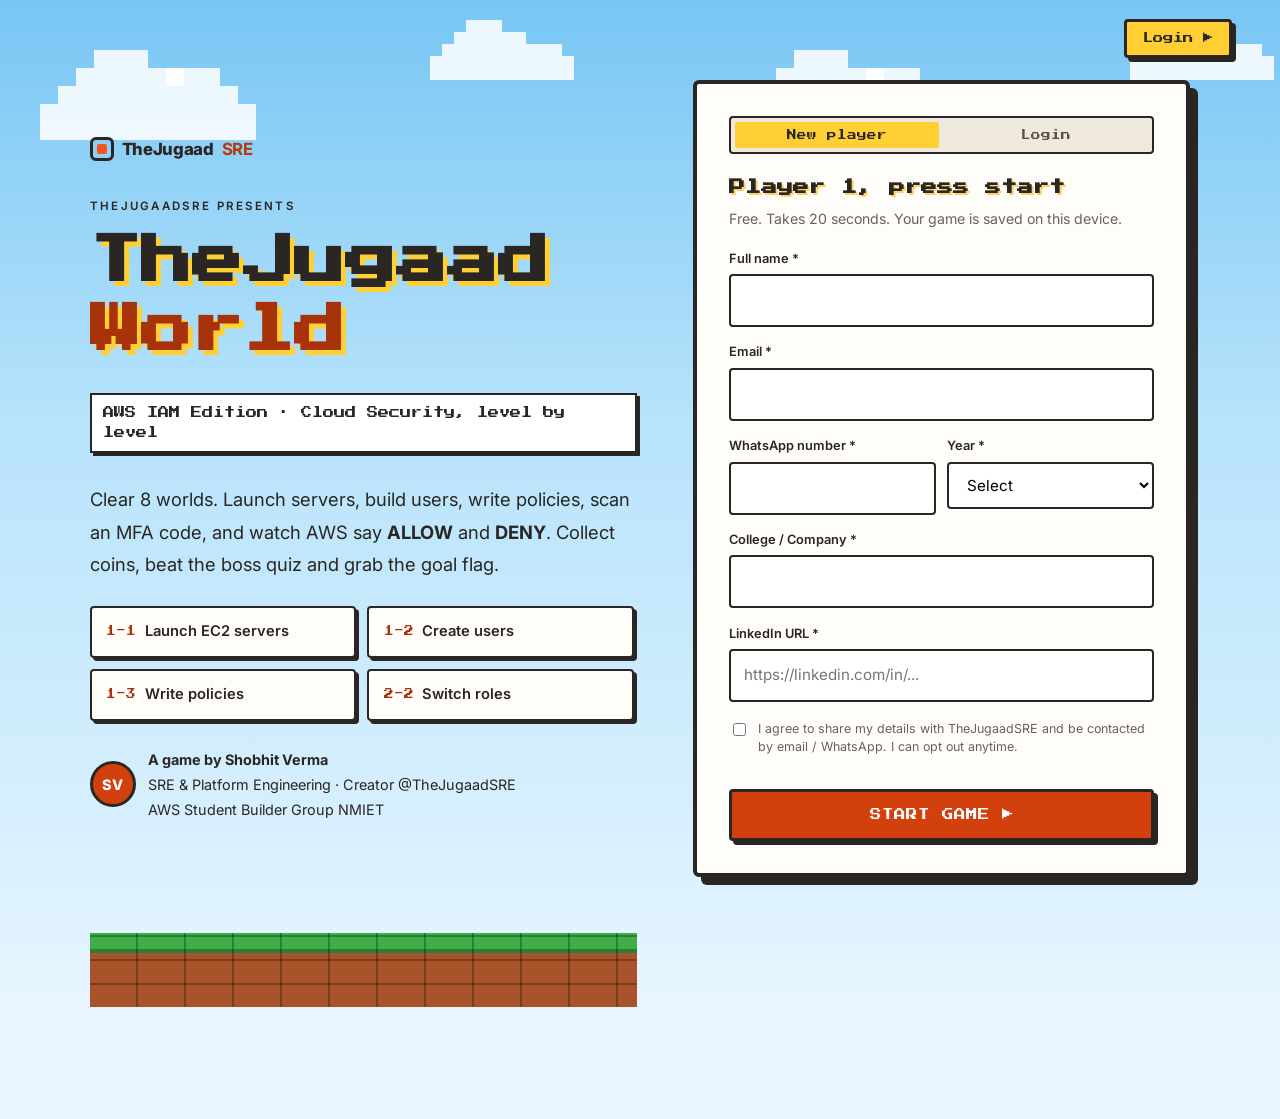
==== commit 26527313: "TheJugaad World: pixel game theme, HUD, world map + mascot, coin/level-clear/boss effects, sound tog" ====
--- a/index.html
+++ b/index.html
@@ -3,38 +3,39 @@
 <head>
 <meta charset="utf-8">
 <meta name="viewport" content="width=device-width,initial-scale=1">
-<title>Cloud Security with AWS IAM – Hands-on Lab | TheJugaadSRE</title>
+<title>TheJugaad World · AWS IAM Edition | TheJugaadSRE</title>
 <meta name="description" content="Interactive hands-on lab: launch EC2, build IAM users, groups & policies, and test real ALLOW vs DENY scenarios. By TheJugaadSRE.">
-<meta property="og:title" content="Cloud Security with AWS IAM – Hands-on Lab | TheJugaadSRE">
+<meta property="og:title" content="TheJugaad World · AWS IAM Edition | TheJugaadSRE">
 <meta property="og:description" content="Build, break and fix AWS IAM permissions step by step.">
 <link rel="preconnect" href="https://fonts.googleapis.com">
-<link href="https://fonts.googleapis.com/css2?family=Inter:wght@400;500;600;700;800&family=JetBrains+Mono:wght@400;600&family=Playfair+Display:wght@600;700;800&display=swap" rel="stylesheet">
-<link rel="stylesheet" href="style.css?v=18">
+<link href="https://fonts.googleapis.com/css2?family=Inter:wght@400;500;600;700;800&family=JetBrains+Mono:wght@400;600&family=Playfair+Display:wght@600;700;800&family=Press+Start+2P&display=swap" rel="stylesheet">
+<link rel="stylesheet" href="style.css?v=24">
 </head>
 <body>
 
 <!-- ============ SIGN-UP GATE ============ -->
 <section id="gate">
-  <button type="button" class="pill-btn" id="loginBtn">Login</button>
+  <button type="button" class="pill-btn" id="loginBtn">Login ▶</button>
   <div class="hero">
     <div class="brand"><span class="chip"></span>TheJugaad<b>SRE</b></div>
-    <p class="eyebrow" style="margin-top:2rem">Hands-on lab · AWS Student Builder Group NMIET</p>
-    <h1>Cloud Security<br>with <em>AWS IAM</em></h1>
-    <p class="lead">Don't just read about permissions. Launch an instance, create users, write a policy, then watch AWS say <b>ALLOW</b> and <b>DENY</b> in real time.</p>
+    <p class="eyebrow" style="margin-top:2rem">TheJugaadSRE presents</p>
+    <h1>TheJugaad<br><em>World</em></h1>
+    <p class="sub2">AWS IAM Edition · Cloud Security, level by level</p>
+    <p class="lead" style="margin-top:1.2rem">Clear 8 worlds. Launch servers, build users, write policies, scan an MFA code, and watch AWS say <b>ALLOW</b> and <b>DENY</b>. Collect coins, beat the boss quiz and grab the goal flag.</p>
     <ul>
-      <li><span>01</span> Launch an EC2 instance</li>
-      <li><span>02</span> Create IAM Users &amp; Groups</li>
-      <li><span>03</span> Write &amp; attach Policies</li>
-      <li><span>04</span> Test ALLOW vs DENY</li>
+      <li><span>1-1</span> Launch EC2 servers</li>
+      <li><span>1-2</span> Create users</li>
+      <li><span>1-3</span> Write policies</li>
+      <li><span>2-2</span> Switch roles</li>
     </ul>
-    <div class="speaker"><div class="avatar">SV</div><div><b style="color:var(--ink)">Shobhit Verma</b><br>SRE &amp; Platform Engineering · Creator @TheJugaadSRE</div></div>
+    <div class="speaker"><div class="avatar">SV</div><div><b style="color:var(--ink)">A game by Shobhit Verma</b><br>SRE &amp; Platform Engineering · Creator @TheJugaadSRE<br>AWS Student Builder Group NMIET</div></div>
   </div>
 
   <div class="formwrap">
   <form class="formcard" id="leadForm" novalidate>
-    <div class="tabs"><button type="button" data-tab="reg" class="on">Register</button><button type="button" data-tab="log">Login</button></div>
-    <h2>Unlock the lab</h2>
-    <small>Free. Takes 20 seconds. Your progress is saved on this device.</small>
+    <div class="tabs"><button type="button" data-tab="reg" class="on">New player</button><button type="button" data-tab="log">Login</button></div>
+    <h2>Player 1, press start</h2>
+    <small>Free. Takes 20 seconds. Your game is saved on this device.</small>
     <label class="f" for="name">Full name *</label>
     <input type="text" id="name" name="name" autocomplete="name" required>
     <label class="f" for="email">Email *</label>
@@ -51,21 +52,22 @@
     <label class="consent"><input type="checkbox" id="consent">
       <span>I agree to share my details with TheJugaadSRE and be contacted by email / WhatsApp. I can opt out anytime.</span></label>
     <p class="err" id="formErr"></p>
-    <button class="btn full" type="submit">Start the lab →</button>
+    <button class="btn full" type="submit">Start game ▶</button>
     
   </form>
   <form class="formcard" id="loginForm" novalidate hidden>
-    <div class="tabs"><button type="button" data-tab="reg">Register</button><button type="button" data-tab="log" class="on">Login</button></div>
-    <h2>Welcome back</h2>
+    <div class="tabs"><button type="button" data-tab="reg">New player</button><button type="button" data-tab="log" class="on">Login</button></div>
+    <h2>Welcome back, player</h2>
     <small>Enter the email and WhatsApp number you registered with. You won't be registered again.</small>
     <label class="f" for="lemail">Email</label>
     <input type="email" id="lemail" autocomplete="email" required>
     <label class="f" for="lwhatsapp">WhatsApp number</label>
     <input type="tel" id="lwhatsapp" autocomplete="tel" required>
     <p class="err" id="loginErr"></p>
-    <button class="btn full" type="submit">Login →</button>
+    <button class="btn full" type="submit">Continue ▶</button>
   </form>
   </div>
+  <div class="ground"></div>
 </section>
 
 <!-- ============ APP ============ -->
@@ -76,8 +78,10 @@
     <button id="menuBtn" aria-label="Contents">☰ Contents</button>
     <div class="brand"><span class="chip"></span>TheJugaad<b>SRE</b></div>
     <div class="grow"></div>
+    <div class="hud"><span>🪙 ×<b id="coinsVal">0</b></span><span>WORLD <b id="worldVal">1-1</b></span></div>
     <div class="pbar"><i id="pfill"></i></div><div class="pct" id="ptext">0%</div>
-    <div class="pts" title="Your points">⭐ <b id="ptsVal">0</b></div>
+    <div class="pts" title="Your score"><span class="lbl">SCORE</span><b id="ptsVal">00000</b></div>
+    <button id="sndBtn" type="button" title="Sound effects" aria-label="Toggle sound">🔇</button>
     <div class="user" id="userMenu">
       <button type="button" id="userBtn" aria-haspopup="true" aria-expanded="false"><span class="av" id="uav">S</span><span id="uname">Hi</span><span class="car">▾</span></button>
       <div class="menu" id="menu" hidden>
@@ -99,7 +103,7 @@
 
       <!-- ===== 0 INTRO ===== -->
       <section class="module" id="m0" data-title="Introduction">
-        <span class="tag">Cloud Beginner Challenge</span>
+        <span class="tag">★ Press start ★</span>
         <h2>Cloud Security with AWS IAM</h2>
         <p class="sub">Let's use IAM to control access to our AWS resources.</p>
         <p class="mini">Welcome, <b id="hello">builder</b> 👋 · by Shobhit Verma · TheJugaadSRE</p>
@@ -110,6 +114,9 @@
           <div><i>$</i><span><b>Cost</b> Free tier</span></div>
           <div><i>☁</i><span><b>Region</b> ap-south-1</span></div>
         </div>
+
+        <h3 class="mapt">🗺 World map</h3>
+        <div class="wmap" id="worldMap"></div>
 
         <div class="sumhead"><span>⚡</span><h3>30 second Summary</h3></div>
         <p class="big">In AWS, a <b>user</b> is a person or a program that can do things in the cloud, just like you right now.</p>
@@ -176,7 +183,7 @@
 
       <!-- ===== 1 EC2 ===== -->
       <section class="module" id="m1" data-title="Launch EC2 instances">
-        <span class="tag">Module 1 · Build the thing to protect</span>
+        <span class="tag">World 1-1 · Build</span>
         <h2>Launch two EC2 instances</h2>
         <div class="scenario">Jugaad Corp has a <b>lab</b> server where experiments happen and a <b>prod</b> server that customers use. Everything we do next exists to protect these two.</div>
         <div class="goal"><b>By the end of this module you'll have:</b><ul><li><span class="inl">jugaad-lab-server</span> tagged <span class="inl">Env=lab</span></li><li><span class="inl">jugaad-prod-server</span> tagged <span class="inl">Env=prod</span></li><li>Proof, as admin, that you can control both (our baseline)</li></ul></div>
@@ -242,7 +249,7 @@
 
       <!-- ===== 2 ALIAS + INTERN ===== -->
       <section class="module" id="m2" data-title="Create a user & see DENY">
-        <span class="tag">Module 2 · Users</span>
+        <span class="tag">World 1-2 · Users</span>
         <h2>Create a user and meet "implicit deny"</h2>
         <div class="scenario">Intern Ishaan starts Monday. You create his account first, and before giving him anything, you check what a brand-new user can do.</div>
         <div class="goal"><b>By the end of this module you'll have:</b><ul><li>A friendly sign-in URL (account alias)</li><li>User <span class="inl">jugaad-intern</span></li><li>Seen, from his login, that a new user can do <b>nothing</b></li></ul></div>
@@ -287,7 +294,7 @@
 
       <!-- ===== 3 POLICY + GROUP ===== -->
       <section class="module" id="m3" data-title="Policy + group = access">
-        <span class="tag">Module 3 · Policies &amp; groups</span>
+        <span class="tag">World 1-3 · Policies</span>
         <h2>Write a policy, attach it, watch ALLOW and DENY appear</h2>
         <div class="scenario">Time to turn your manager's sentence into JSON: "restart lab, never touch prod". Then test it on Ishaan, live.</div>
         <div class="goal"><b>By the end of this module you'll have:</b><ul><li>Policy <span class="inl">JugaadLabOperator</span></li><li>Group <span class="inl">jugaad-operators</span> containing the intern</li><li>Proof the intern can stop lab but not prod</li></ul></div>
@@ -376,7 +383,7 @@
 
       <!-- ===== 4 VIEWER ===== -->
       <section class="module" id="m4" data-title="Read-only viewer">
-        <span class="tag">Module 4 · Managed policies</span>
+        <span class="tag">World 1-4 · Viewer</span>
         <h2>Give a second user read-only access</h2>
         <div class="scenario">Viewer Vidya in finance only needs to <i>look</i> at the servers. No need to write a policy: AWS already has a ready-made one.</div>
         <div class="goal"><b>By the end of this module you'll have:</b><ul><li>Group <span class="inl">jugaad-viewers</span> using an AWS managed policy</li><li>User <span class="inl">jugaad-viewer</span></li><li>Proof that viewing works but even the lab server can't be stopped</li></ul></div>
@@ -394,7 +401,7 @@
 
       <!-- ===== 5 MFA ===== -->
       <section class="module" id="m5" data-title="Secure the intern with MFA">
-        <span class="tag">Module 5 · MFA</span>
+        <span class="tag">World 2-1 · MFA</span>
         <h2>Lock the intern's login with MFA (use your phone)</h2>
         <div class="scenario">Ishaan reuses passwords everywhere. If his password leaks, someone could stop your lab server. Let's make a stolen password useless by tying his login to a phone.</div>
         <div class="goal"><b>By the end of this module you'll have:</b><ul><li>An MFA device on <span class="inl">jugaad-intern</span> using an authenticator app on <b>your phone</b></li><li>Logged in with password <i>and</i> the 6-digit code</li><li>Seen a wrong code get rejected</li></ul></div>
@@ -427,7 +434,7 @@
 
       <!-- ===== 6 ROLE ===== -->
       <section class="module" id="m6" data-title="Roles: temporary access">
-        <span class="tag">Module 6 · Roles</span>
+        <span class="tag">World 2-2 · Roles</span>
         <h2>Roles: borrow powers for an hour</h2>
         <div class="scenario">Prod is on fire at 2 a.m. and Ishaan is the only one online. You don't want to give him permanent prod access, so you create a role he can <b>switch into</b> for a short time.</div>
         <div class="goal"><b>By the end of this module you'll have:</b><ul><li>Policy + role <span class="inl">JugaadProdOperator</span></li><li>A permission letting the operators group assume that role</li><li>Proof: the intern stops prod while wearing the role, and is denied again after switching back</li></ul></div>
@@ -492,7 +499,7 @@
 
       <!-- ===== 7 SCOREBOARD ===== -->
       <section class="module" id="m7" data-title="Scoreboard & secret mission">
-        <span class="tag">Module 7 · Bonus</span>
+        <span class="tag">World 2-3 · Bonus</span>
         <h2>🕵️ Scoreboard &amp; secret mission</h2>
         <p class="why">You've already tested everything live. Here's the recap, plus the pro way to check permissions without logging in as anyone.</p>
         <div class="tablewrap"><table class="ad">
@@ -539,7 +546,7 @@
 
       <!-- ===== 8 CLEANUP ===== -->
       <section class="module" id="m8" data-title="Delete your resources">
-        <span class="tag">Module 8</span>
+        <span class="tag">World 2-4 · Castle</span>
         <h2>Delete your resources</h2>
         <div class="callout warn"><b class="t">Don't skip</b><p>Running instances keep billing after the workshop ends. Do this now, as admin.</p></div>
         <div class="task"><input type="checkbox" id="t8a" data-task><label for="t8a">EC2 → select both servers → Instance state → <b>Terminate</b> → wait for "Terminated"</label>
@@ -554,7 +561,7 @@
 
       <!-- ===== 9 QUIZ ===== -->
       <section class="module" id="m9" data-title="Quick quiz">
-        <span class="tag">Module 9</span>
+        <span class="tag">Boss fight 👾</span>
         <h2>Quick check</h2>
         <div id="quiz"></div>
       </section>
@@ -562,7 +569,7 @@
       <!-- ===== 10 DOCS / CERT ===== -->
       <section class="module" id="m10" data-title="Documentation & certificate">
         <div class="finish">
-          <span class="tag" style="color:#ffb089">You made it</span>
+          <span class="tag">Goal flag 🚩</span>
           <h2>Your documentation &amp; certificate</h2>
           <p><b>What you just did, hands-on:</b> launched and tagged EC2 servers, met implicit deny, wrote a JSON policy and watched ALLOW/DENY change live, used groups and an AWS managed policy, secured a login with a phone MFA code, and borrowed temporary access with a role.</p>
           <p class="mini" style="color:#ffd9c7">Pro tip: Ctrl+F / Cmd+F for <b>"Feeling stuck"</b> to revisit tricky spots.</p>
@@ -579,13 +586,13 @@
     </main>
   </div>
   <footer>
-    © TheJugaadSRE · Built for AWS Student Builder Group NMIET · Educational use only. AWS is a trademark of Amazon.<br>
+    🎮 TheJugaad World, created by Shobhit Verma · © TheJugaadSRE · Built for AWS Student Builder Group NMIET · Educational use only. AWS is a trademark of Amazon.<br>
     Data deletion / opt-out: reply "STOP" to any message or email <span id="contactMail">the organiser</span>.
     <div id="footLinks" style="margin-top:.5rem"></div>
   </footer>
 </div>
 
-<script src="config.js?v=18"></script>
-<script src="app.js?v=18"></script>
+<script src="config.js?v=24"></script>
+<script src="app.js?v=24"></script>
 </body>
 </html>
--- a/style.css
+++ b/style.css
@@ -270,3 +270,127 @@
 .scorecard .rk{display:inline-block;background:#fff3d6;color:#7a4b00;border-radius:99px;padding:.15rem .8rem;font-weight:800;font-size:.85rem}
 @media(max-width:600px){.pts{padding:.15rem .5rem;font-size:.75rem}}
 @media(max-width:600px){.pct{display:none}.brand{font-size:.85rem}}
+
+/* =====================================================
+   THEJUGAAD WORLD: game theme (original pixel art)
+   ===================================================== */
+:root{--ink:#2a2623;--gold:#ffcf33;--gold-d:#7a4b00;--grass:#3fae49;--brick:#5a3320;--px:'Press Start 2P',ui-monospace,monospace}
+body{background:
+  url("data:image/svg+xml,%3Csvg xmlns='http://www.w3.org/2000/svg' width='700' height='140' shape-rendering='crispEdges'%3E%3Cg fill='white' fill-opacity='.85'%3E%3Cg transform='translate(40,30) scale(9)'%3E%3Crect x='6' y='0' width='6' height='2'/%3E%3Crect x='4' y='2' width='12' height='2'/%3E%3Crect x='14' y='2' width='6' height='2'/%3E%3Crect x='2' y='4' width='20' height='2'/%3E%3Crect x='0' y='6' width='24' height='4'/%3E%3C/g%3E%3Cg transform='translate(430,0) scale(6)'%3E%3Crect x='6' y='0' width='6' height='2'/%3E%3Crect x='4' y='2' width='12' height='2'/%3E%3Crect x='2' y='4' width='20' height='2'/%3E%3Crect x='0' y='6' width='24' height='4'/%3E%3C/g%3E%3C/g%3E%3C/svg%3E") repeat-x 0 20px,
+  linear-gradient(#78c6f4 0,#b7e3fb 420px,#e6f5ff 1000px,#e6f5ff 100%);
+  background-color:#e6f5ff}
+
+/* HUD top bar */
+header.top{background:var(--ink);border-bottom:4px solid #000;color:#fff;backdrop-filter:none}
+header.top .brand{color:#fff}
+header.top .brand .chip{border-color:#fff}
+header.top .brand b{color:var(--gold)}
+.hud{display:flex;gap:1.1rem;font-family:var(--px);font-size:.6rem;color:#fff;white-space:nowrap}
+.hud b{color:var(--gold)}
+.pbar{background:#000;border:2px solid #fff;height:14px;border-radius:0}
+.pbar i{background:repeating-linear-gradient(90deg,var(--gold) 0 8px,#f2a900 8px 10px);border-radius:0}
+.pct{color:#fff;font-family:var(--px);font-size:.6rem}
+.pts{background:transparent;border:0;color:#fff;font-family:var(--px);font-size:.6rem;padding:0}
+.pts .lbl{color:#bcb3aa;margin-right:.3rem}.pts b{color:var(--gold)}
+#menuBtn,#sndBtn{background:#3a322d;color:#fff;border:2px solid #fff;border-radius:4px;font:400 .6rem var(--px);padding:.45rem .6rem;cursor:pointer}
+#menuBtn:hover,#sndBtn:hover{background:#4d423b}
+#sndBtn{font-size:.9rem;padding:.3rem .5rem}
+#userBtn{background:#3a322d;color:#fff;border:2px solid #fff;border-radius:4px}
+#userBtn .car{color:#ddd}
+
+/* reading column = game dialog */
+main{background:#fffdf6;border:4px solid var(--ink);box-shadow:8px 8px 0 var(--ink);margin:2rem auto 3rem;max-width:820px;padding:2.5rem 2rem 4rem}
+.module + .module{border-top:4px dashed #cdbfae}
+.module h2{font-family:var(--px);font-size:clamp(1rem,2.6vw,1.45rem);line-height:1.55;text-shadow:3px 3px 0 #ffd166;letter-spacing:0}
+.sumhead h3{font-family:var(--px);font-size:1.15rem;line-height:1.5;text-shadow:2px 2px 0 #ffd166}
+.module .tag{font-family:var(--px);font-size:.58rem;letter-spacing:.04em;background:var(--ink);color:var(--gold);border:0;border-radius:0;padding:.5rem .7rem;box-shadow:3px 3px 0 #ffd166}
+.mcoins{font-family:var(--px);font-size:.58rem;margin-left:.8rem;color:var(--gold-d);vertical-align:middle}
+.finish .tag{background:var(--gold);color:var(--ink);box-shadow:3px 3px 0 #ea580c}
+.finish h2{text-shadow:3px 3px 0 #ea580c}
+
+/* cards get chunky pixel borders */
+details.concept,details.options,details.stuck,.callout,.scenario,.check,.docbox,.q,.mission,.scorecard{border:2px solid var(--ink);box-shadow:3px 3px 0 var(--ink);border-radius:4px}
+.callout{border-left:8px solid var(--orange)}
+.callout.warn{border-left-color:var(--bad)}
+.callout.sre{border-left-color:#3b82c4}
+.scenario{background:#fff6d6}
+.check{background:#dff5e6}
+details.concept>summary:before{content:"?";font:400 .8rem var(--px);background:var(--gold);color:var(--ink);border:2px solid var(--ink);width:28px;height:28px;display:grid;place-items:center;box-shadow:2px 2px 0 var(--ink);flex:none}
+details.options>summary:before{content:"★";font-size:1rem;color:var(--orange-d)}
+h3.prove{font-family:var(--px);font-size:.7rem;line-height:1.6;border:2px solid var(--ink);border-radius:0;box-shadow:3px 3px 0 var(--ink);background:#ffe0cf;color:var(--ink)}
+
+/* tasks: tick = collect a coin */
+.task{border-bottom:2px dashed #d7cdbd}
+.task input{border:3px solid var(--ink);border-radius:4px;width:24px;height:24px;background:#fff}
+.task input:checked{background:var(--gold);border-color:var(--ink)}
+.task input:checked:after{content:"★";color:var(--ink);font-size:.9rem}
+.task.checked label{text-decoration-color:var(--ink)}
+
+/* buttons */
+.btn{background:#d2400e;color:#fff;border:3px solid var(--ink);border-radius:4px;box-shadow:4px 4px 0 var(--ink);font:400 .72rem/1.5 var(--px);padding:.9rem 1.2rem;text-transform:uppercase;transition:transform .08s,box-shadow .08s}
+.btn:hover{background:#b5390b;transform:translate(2px,2px);box-shadow:2px 2px 0 var(--ink)}
+.btn.ghost{background:transparent;border-color:#fff;box-shadow:4px 4px 0 #000}
+.pill-btn{background:var(--gold);color:var(--ink);border:3px solid var(--ink);border-radius:4px;box-shadow:4px 4px 0 var(--ink);font:400 .65rem var(--px);padding:.7rem 1rem}
+.tabs{background:#efe8df;border:2px solid var(--ink);border-radius:4px}
+.tabs button{border-radius:2px;font:400 .6rem var(--px);color:#5a5048}
+.tabs button.on{background:var(--gold);color:var(--ink);box-shadow:none}
+
+/* title screen */
+#gate{background:transparent;padding-bottom:7rem}
+#gate:before{display:none}
+.hero .eyebrow,.hero p.lead,.speaker{color:var(--ink)}
+.hero h1{font-family:var(--px);font-size:clamp(1.7rem,5.4vw,3.2rem);line-height:1.35;text-shadow:5px 5px 0 var(--gold);letter-spacing:0}
+.hero h1 em{color:#a8320a}
+.hero .sub2{font:400 .7rem/1.8 var(--px);color:var(--ink);background:#fff;display:inline-block;border:2px solid var(--ink);padding:.5rem .7rem;box-shadow:3px 3px 0 var(--ink)}
+.hero li{border:2px solid var(--ink);border-radius:4px;box-shadow:3px 3px 0 var(--ink)}
+.hero li span{font:400 .6rem var(--px);color:#a8320a}
+.formcard{border:4px solid var(--ink);border-radius:6px;box-shadow:8px 8px 0 var(--ink)}
+.formcard h2{font-family:var(--px);font-size:1rem;line-height:1.5;text-shadow:2px 2px 0 #ffd166}
+.formcard input[type=text],.formcard input[type=email],.formcard input[type=tel],.formcard input[type=url],.formcard select{border:2px solid var(--ink);border-radius:4px}
+.ground{position:absolute;left:0;right:0;bottom:0;height:74px;background:
+  repeating-linear-gradient(90deg,transparent 0 46px,rgba(0,0,0,.28) 46px 48px),
+  repeating-linear-gradient(0deg,transparent 0 22px,rgba(0,0,0,.28) 22px 24px),
+  linear-gradient(var(--grass) 0 16px,#2d7d37 16px 20px,#a8532a 20px);z-index:0}
+.avatar{border:3px solid var(--ink)}
+
+/* world map */
+.mapt{font:400 .8rem var(--px)!important;margin-top:2rem}
+.wmap{margin:.8rem 0 1.4rem;padding:.6rem .6rem 1rem;border:3px solid var(--ink);background:linear-gradient(#bfe8ff,#e8f7ff);overflow-x:auto;box-shadow:4px 4px 0 var(--ink)}
+.wmap .path{display:flex;min-width:780px;padding-top:54px}
+.wnode{flex:1;text-align:center;position:relative;text-decoration:none;color:var(--ink)}
+.wnode:before{content:"";position:absolute;top:20px;left:-50%;width:100%;border-top:4px dotted var(--ink)}
+.wnode:first-child:before{display:none}
+.wnode .dot{position:relative;z-index:1;display:grid;place-items:center;width:42px;height:42px;margin:0 auto;border:3px solid var(--ink);border-radius:50%;background:#dcdcdc;font:400 .8rem var(--px);box-shadow:2px 2px 0 var(--ink)}
+.wnode.done .dot{background:var(--gold)}
+.wnode.cur .dot{background:#ff8a4d;animation:pulse 1s infinite}
+.wnode .lab{display:block;margin-top:.5rem;font:400 .5rem/1.4 var(--px)}
+.wnode .nm{display:block;font-size:.72rem;color:#3a322d}
+.mascot{position:absolute;left:50%;top:-50px;transform:translateX(-50%);animation:bob .8s ease-in-out infinite alternate;pointer-events:none;z-index:2}
+@keyframes pulse{50%{transform:scale(1.12)}}
+@keyframes bob{to{transform:translate(-50%,-5px)}}
+
+/* effects */
+#toast{font:400 .65rem/1.6 var(--px);border:2px solid var(--gold);border-radius:4px;max-width:92vw;text-align:center}
+.coinfx{position:fixed;z-index:80;pointer-events:none;font:400 .7rem var(--px);color:var(--gold-d);text-shadow:1px 1px 0 #fff;animation:coinup .9s ease-out forwards}
+@keyframes coinup{0%{opacity:1;transform:translateY(0) scale(1)}100%{opacity:0;transform:translateY(-70px) scale(1.4)}}
+.confetti{position:fixed;top:-30px;z-index:80;pointer-events:none;animation:fall 2.2s linear forwards}
+@keyframes fall{to{transform:translateY(112vh) rotate(540deg)}}
+
+/* ground footer */
+footer{background:linear-gradient(var(--grass) 0 16px,#2d7d37 16px 20px,var(--brick) 20px);color:#fff;border-top:0;padding-top:3.2rem}
+footer a{color:#ffd166}
+
+@media(max-width:820px){
+  main{margin:1rem .6rem 2rem;padding:1.6rem 1rem 3rem;box-shadow:5px 5px 0 var(--ink)}
+  .hud,.pbar,.pct{display:none}
+  #menuBtn{font-size:.5rem;padding:.4rem .5rem}
+}
+@media(prefers-reduced-motion:reduce){*{animation:none!important;transition:none!important}}
+
+#gate>.pill-btn{position:absolute;top:1.2rem;right:min(5vw,3rem);z-index:5;width:auto}
+#gate{padding-top:5rem}
+.wmap .path{min-width:640px}.wnode .dot{width:38px;height:38px}
+.menu{color:var(--ink);border:3px solid var(--ink);border-radius:6px;box-shadow:5px 5px 0 var(--ink)}
+.menu .mh b{color:var(--ink)}
+footer{background-color:#5a3320}
+@media(max-width:560px){header.top .brand{display:none}.pts .lbl{display:none}header.top .grow{flex:1}header.top{gap:.5rem;padding:.55rem .7rem}}
